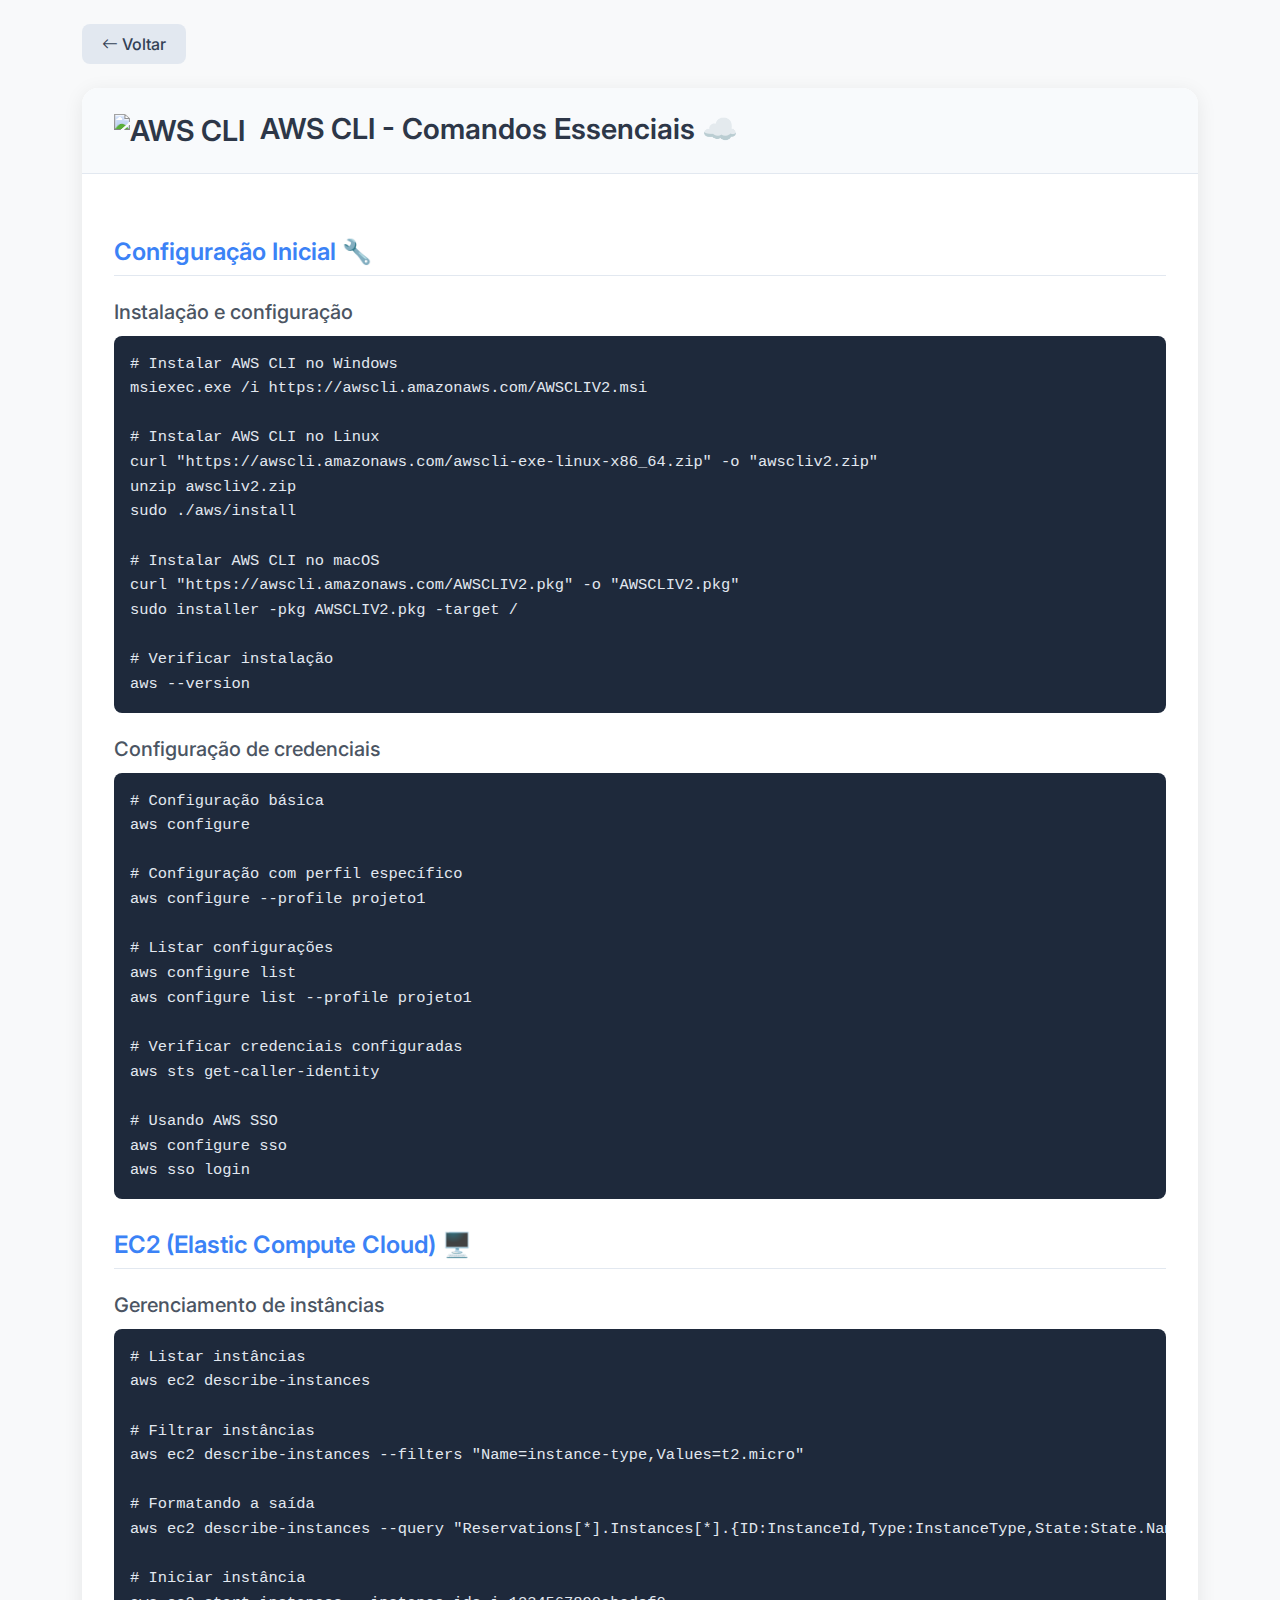
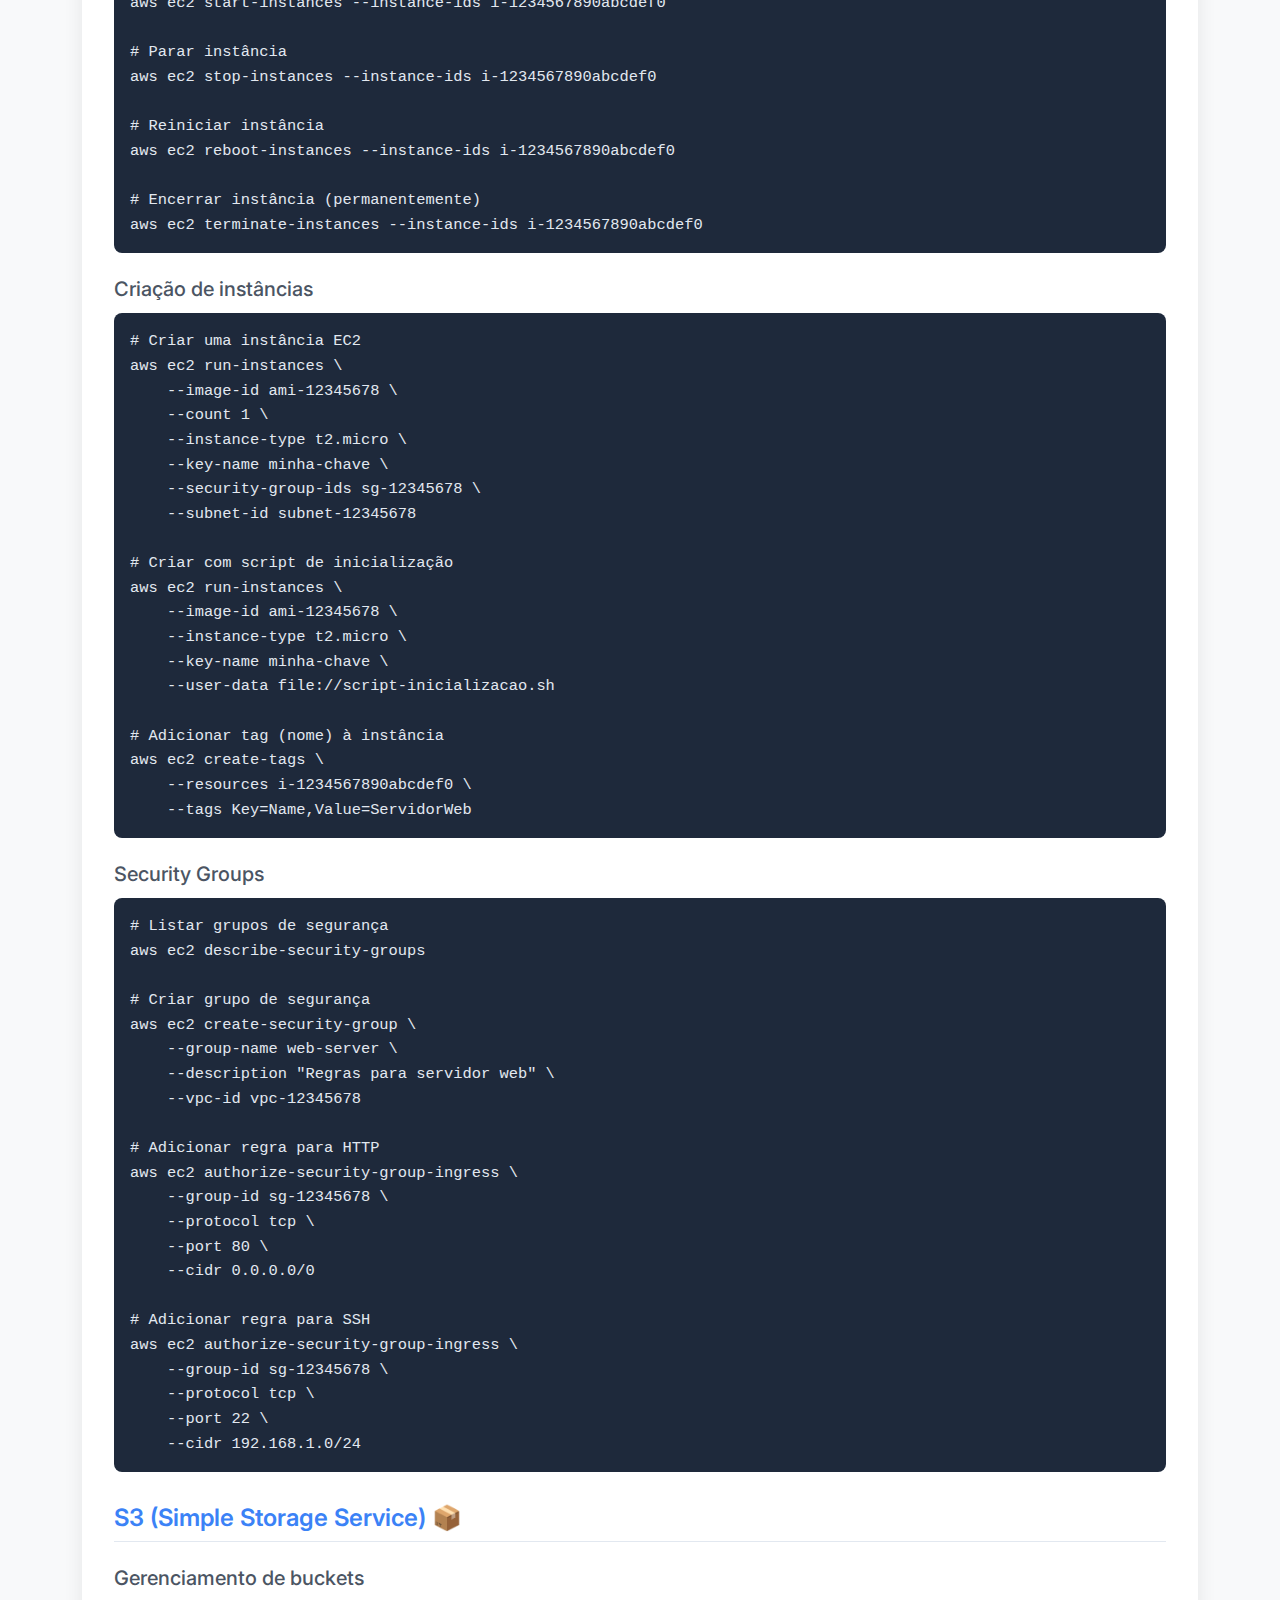
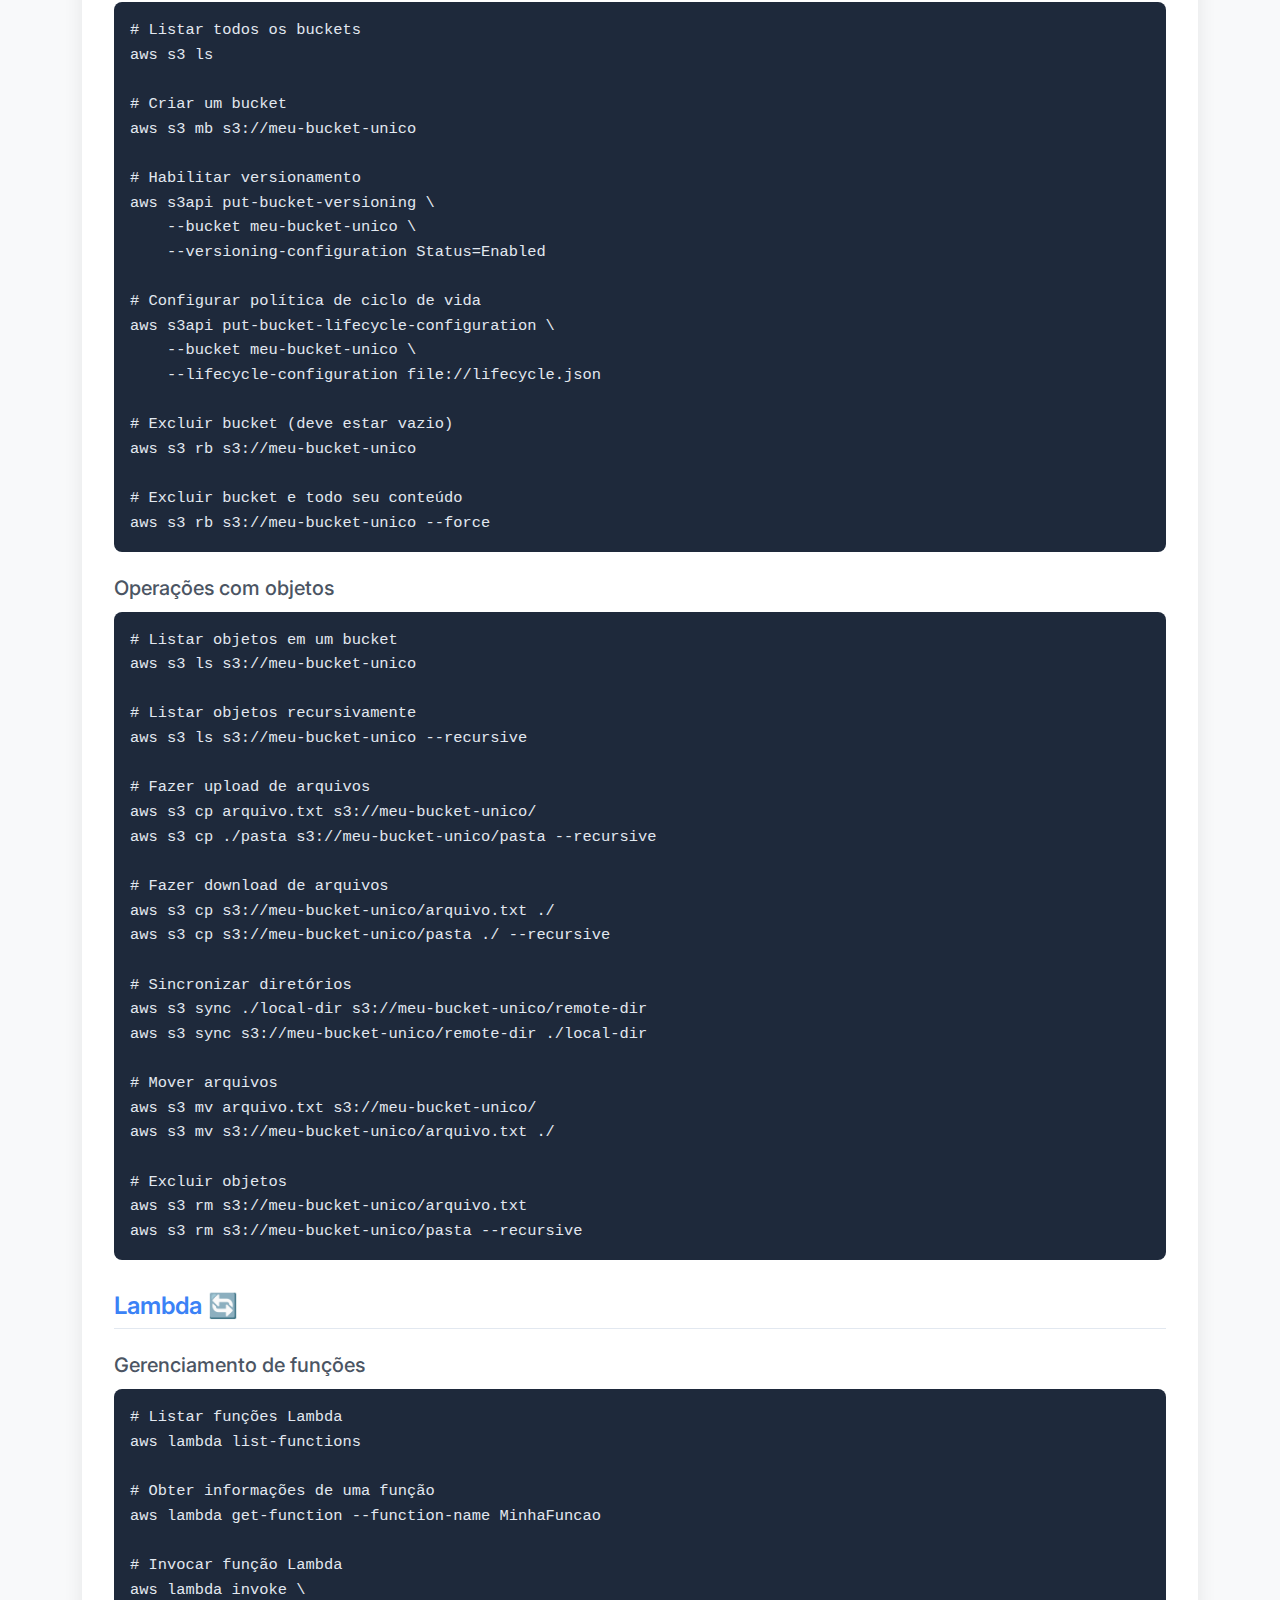
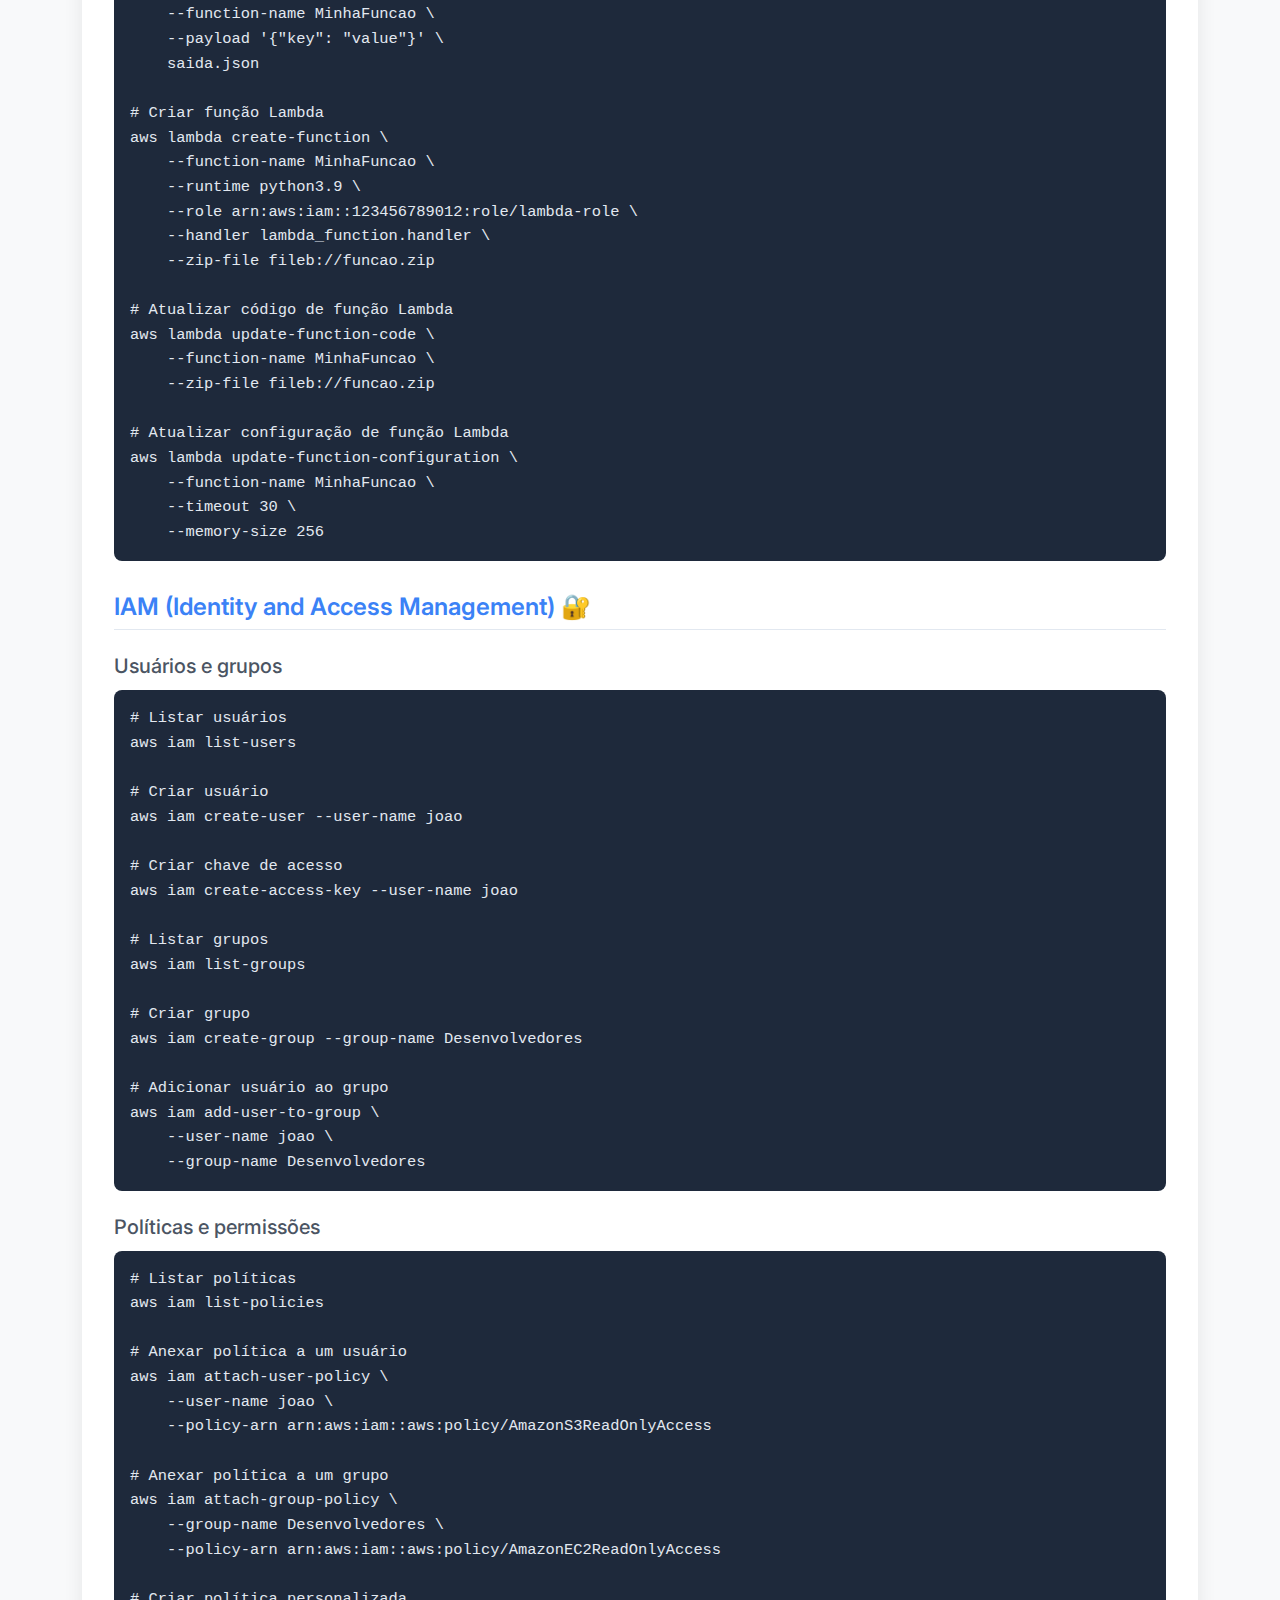
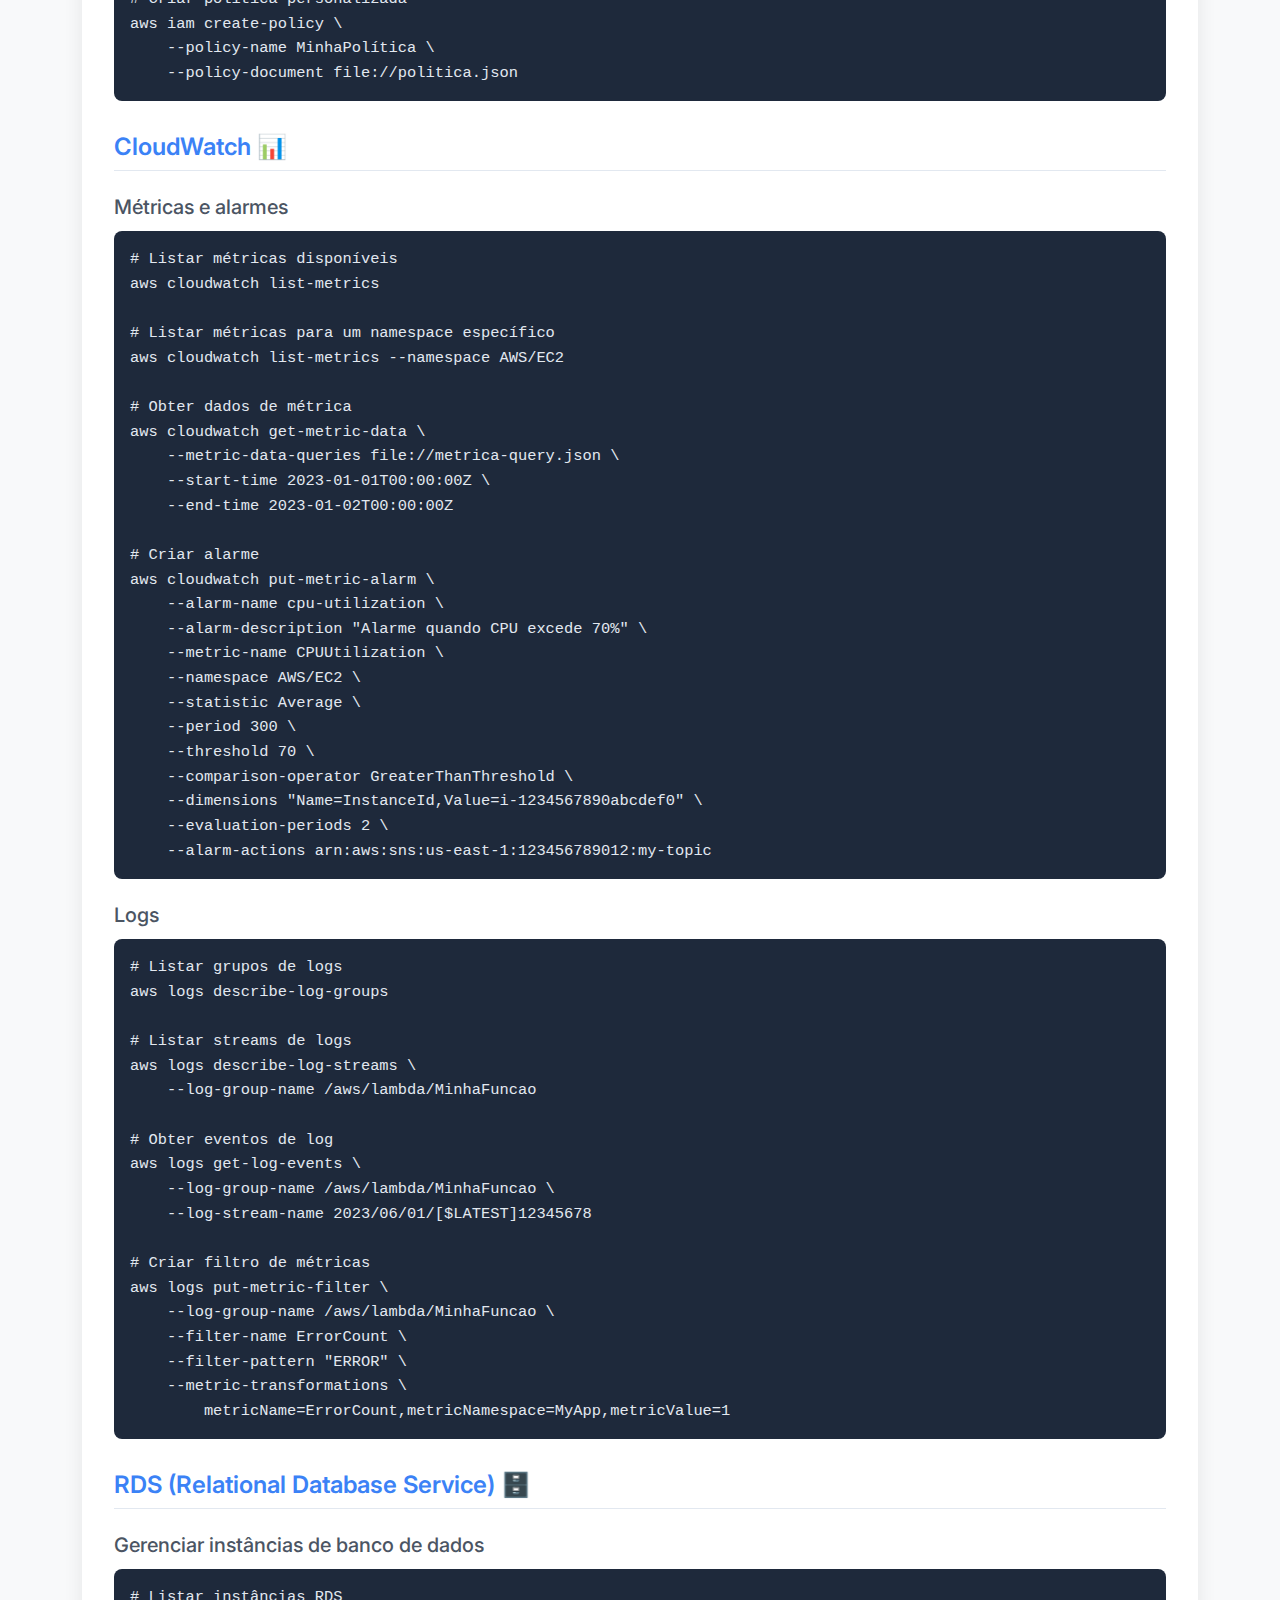
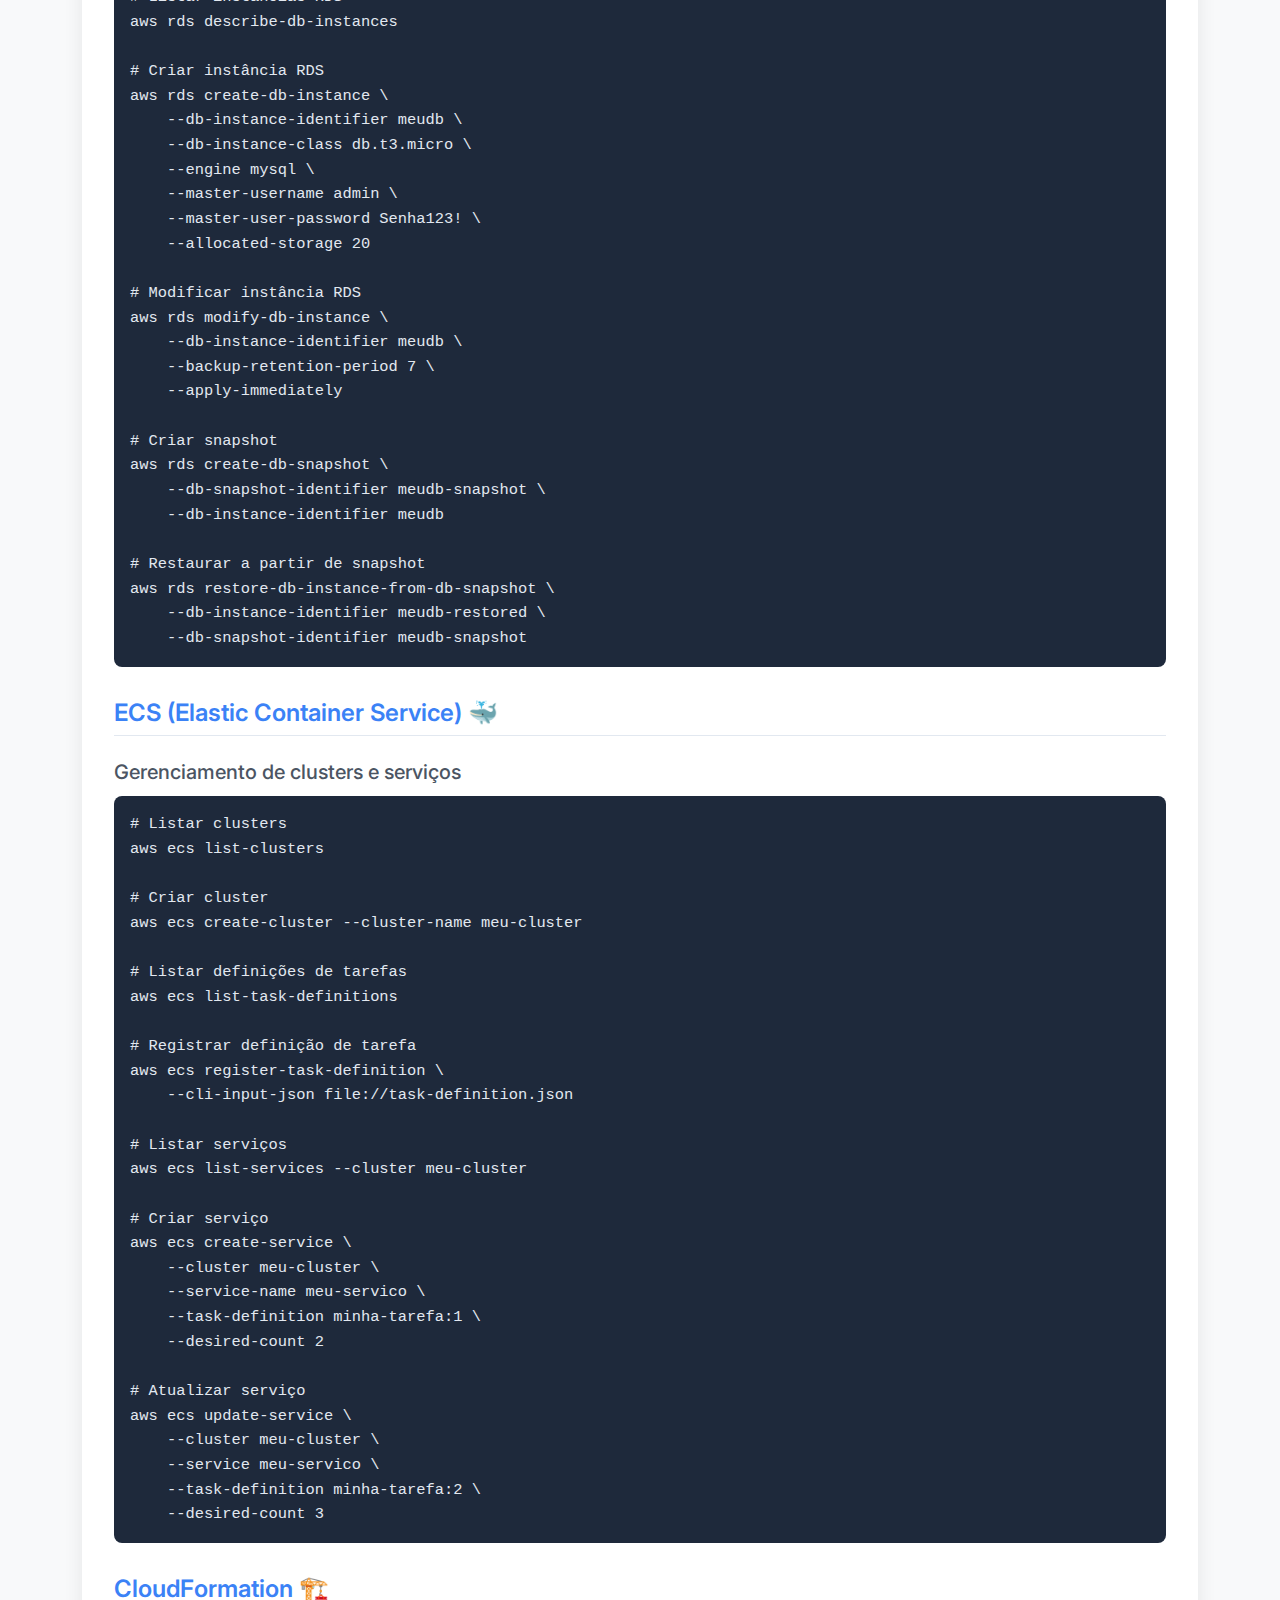
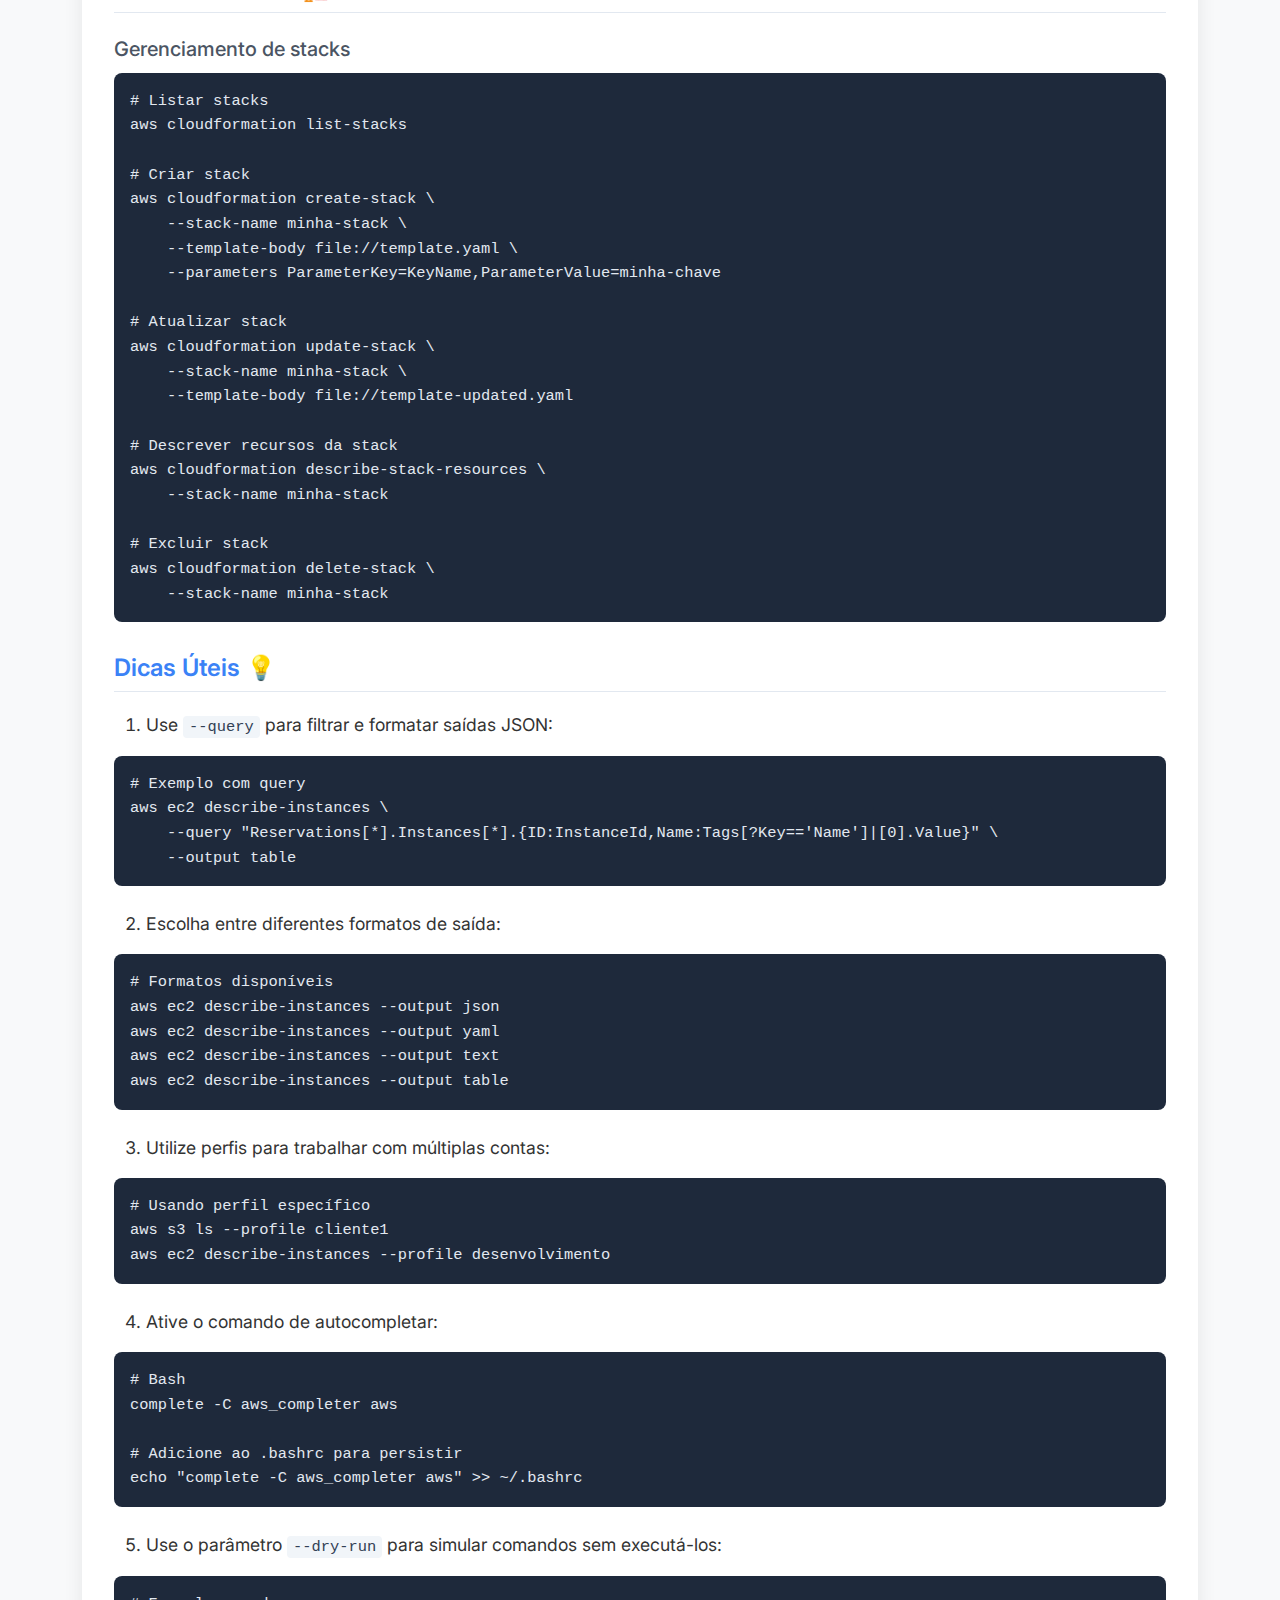
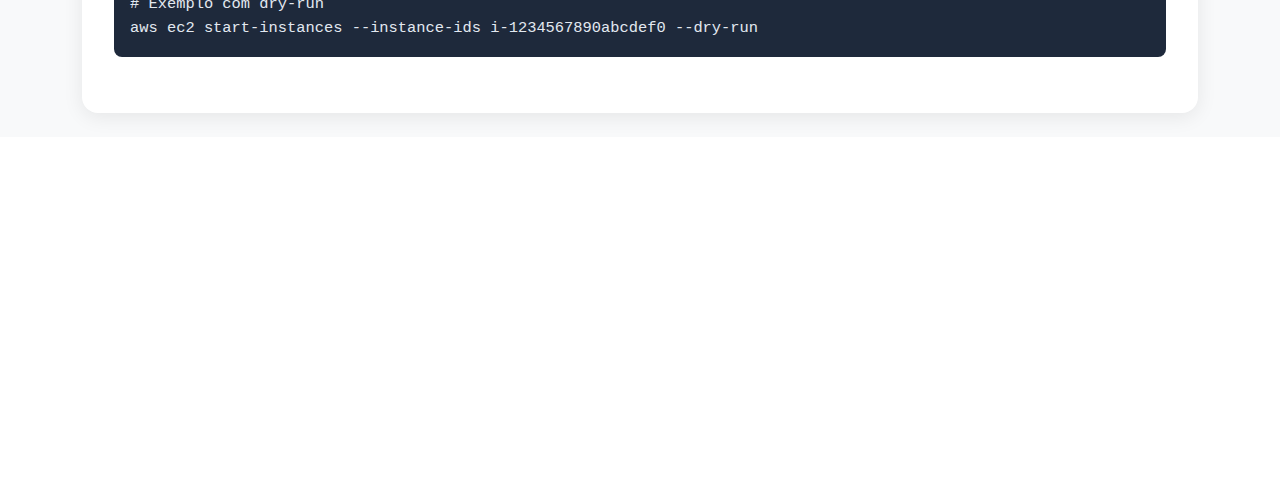
==== aws.html @ 98f763d5 "Welcome" ====
<!DOCTYPE html>
<html lang="pt-BR">
<head>
    <meta charset="UTF-8">
    <meta name="viewport" content="width=device-width, initial-scale=1.0">
    <title>AWS CLI - DevTipsBR</title>
    <link href="https://cdn.jsdelivr.net/npm/bootstrap@5.3.0/dist/css/bootstrap.min.css" rel="stylesheet">
    <link rel="stylesheet" href="https://cdn.jsdelivr.net/npm/bootstrap-icons@1.11.0/font/bootstrap-icons.css">
    <link rel="preconnect" href="https://fonts.googleapis.com">
    <link rel="preconnect" href="https://fonts.gstatic.com" crossorigin>
    <link href="https://fonts.googleapis.com/css2?family=Inter:wght@300;400;500;600;700&display=swap" rel="stylesheet">
    <link rel="stylesheet" href="styles.css">
</head>
<body>
    <div class="container-fluid bg-modern min-vh-100 py-4">
        <div class="container">
            <a href="index.html" class="btn btn-secondary mb-4">
                <i class="bi bi-arrow-left"></i> Voltar
            </a>
            
            <div class="content-card">
                <div class="content-header">
                    <h1>
                        <img src="https://upload.wikimedia.org/wikipedia/commons/9/93/Amazon_Web_Services_Logo.svg" alt="AWS CLI" style="width: 40px; height: auto;" class="me-2">
                        AWS CLI - Comandos Essenciais ☁️
                    </h1>
                </div>
                
                <div class="content-body">
                    <h2>Configuração Inicial 🔧</h2>
                    
                    <h3>Instalação e configuração</h3>
                    <pre><code># Instalar AWS CLI no Windows
msiexec.exe /i https://awscli.amazonaws.com/AWSCLIV2.msi

# Instalar AWS CLI no Linux
curl "https://awscli.amazonaws.com/awscli-exe-linux-x86_64.zip" -o "awscliv2.zip"
unzip awscliv2.zip
sudo ./aws/install

# Instalar AWS CLI no macOS
curl "https://awscli.amazonaws.com/AWSCLIV2.pkg" -o "AWSCLIV2.pkg"
sudo installer -pkg AWSCLIV2.pkg -target /

# Verificar instalação
aws --version</code></pre>
                    
                    <h3>Configuração de credenciais</h3>
                    <pre><code># Configuração básica
aws configure

# Configuração com perfil específico
aws configure --profile projeto1

# Listar configurações
aws configure list
aws configure list --profile projeto1

# Verificar credenciais configuradas
aws sts get-caller-identity

# Usando AWS SSO
aws configure sso
aws sso login</code></pre>
                    
                    <h2>EC2 (Elastic Compute Cloud) 🖥️</h2>
                    
                    <h3>Gerenciamento de instâncias</h3>
                    <pre><code># Listar instâncias
aws ec2 describe-instances

# Filtrar instâncias
aws ec2 describe-instances --filters "Name=instance-type,Values=t2.micro"

# Formatando a saída
aws ec2 describe-instances --query "Reservations[*].Instances[*].{ID:InstanceId,Type:InstanceType,State:State.Name,Name:Tags[?Key=='Name']|[0].Value}" --output table

# Iniciar instância
aws ec2 start-instances --instance-ids i-1234567890abcdef0

# Parar instância
aws ec2 stop-instances --instance-ids i-1234567890abcdef0

# Reiniciar instância
aws ec2 reboot-instances --instance-ids i-1234567890abcdef0

# Encerrar instância (permanentemente)
aws ec2 terminate-instances --instance-ids i-1234567890abcdef0</code></pre>
                    
                    <h3>Criação de instâncias</h3>
                    <pre><code># Criar uma instância EC2
aws ec2 run-instances \
    --image-id ami-12345678 \
    --count 1 \
    --instance-type t2.micro \
    --key-name minha-chave \
    --security-group-ids sg-12345678 \
    --subnet-id subnet-12345678

# Criar com script de inicialização
aws ec2 run-instances \
    --image-id ami-12345678 \
    --instance-type t2.micro \
    --key-name minha-chave \
    --user-data file://script-inicializacao.sh

# Adicionar tag (nome) à instância
aws ec2 create-tags \
    --resources i-1234567890abcdef0 \
    --tags Key=Name,Value=ServidorWeb</code></pre>
                    
                    <h3>Security Groups</h3>
                    <pre><code># Listar grupos de segurança
aws ec2 describe-security-groups

# Criar grupo de segurança
aws ec2 create-security-group \
    --group-name web-server \
    --description "Regras para servidor web" \
    --vpc-id vpc-12345678

# Adicionar regra para HTTP
aws ec2 authorize-security-group-ingress \
    --group-id sg-12345678 \
    --protocol tcp \
    --port 80 \
    --cidr 0.0.0.0/0

# Adicionar regra para SSH
aws ec2 authorize-security-group-ingress \
    --group-id sg-12345678 \
    --protocol tcp \
    --port 22 \
    --cidr 192.168.1.0/24</code></pre>
                    
                    <h2>S3 (Simple Storage Service) 📦</h2>
                    
                    <h3>Gerenciamento de buckets</h3>
                    <pre><code># Listar todos os buckets
aws s3 ls

# Criar um bucket
aws s3 mb s3://meu-bucket-unico

# Habilitar versionamento
aws s3api put-bucket-versioning \
    --bucket meu-bucket-unico \
    --versioning-configuration Status=Enabled

# Configurar política de ciclo de vida
aws s3api put-bucket-lifecycle-configuration \
    --bucket meu-bucket-unico \
    --lifecycle-configuration file://lifecycle.json

# Excluir bucket (deve estar vazio)
aws s3 rb s3://meu-bucket-unico

# Excluir bucket e todo seu conteúdo
aws s3 rb s3://meu-bucket-unico --force</code></pre>
                    
                    <h3>Operações com objetos</h3>
                    <pre><code># Listar objetos em um bucket
aws s3 ls s3://meu-bucket-unico

# Listar objetos recursivamente
aws s3 ls s3://meu-bucket-unico --recursive

# Fazer upload de arquivos
aws s3 cp arquivo.txt s3://meu-bucket-unico/
aws s3 cp ./pasta s3://meu-bucket-unico/pasta --recursive

# Fazer download de arquivos
aws s3 cp s3://meu-bucket-unico/arquivo.txt ./
aws s3 cp s3://meu-bucket-unico/pasta ./ --recursive

# Sincronizar diretórios
aws s3 sync ./local-dir s3://meu-bucket-unico/remote-dir
aws s3 sync s3://meu-bucket-unico/remote-dir ./local-dir

# Mover arquivos
aws s3 mv arquivo.txt s3://meu-bucket-unico/
aws s3 mv s3://meu-bucket-unico/arquivo.txt ./

# Excluir objetos
aws s3 rm s3://meu-bucket-unico/arquivo.txt
aws s3 rm s3://meu-bucket-unico/pasta --recursive</code></pre>
                    
                    <h2>Lambda 🔄</h2>
                    
                    <h3>Gerenciamento de funções</h3>
                    <pre><code># Listar funções Lambda
aws lambda list-functions

# Obter informações de uma função
aws lambda get-function --function-name MinhaFuncao

# Invocar função Lambda
aws lambda invoke \
    --function-name MinhaFuncao \
    --payload '{"key": "value"}' \
    saida.json

# Criar função Lambda
aws lambda create-function \
    --function-name MinhaFuncao \
    --runtime python3.9 \
    --role arn:aws:iam::123456789012:role/lambda-role \
    --handler lambda_function.handler \
    --zip-file fileb://funcao.zip

# Atualizar código de função Lambda
aws lambda update-function-code \
    --function-name MinhaFuncao \
    --zip-file fileb://funcao.zip

# Atualizar configuração de função Lambda
aws lambda update-function-configuration \
    --function-name MinhaFuncao \
    --timeout 30 \
    --memory-size 256</code></pre>
                    
                    <h2>IAM (Identity and Access Management) 🔐</h2>
                    
                    <h3>Usuários e grupos</h3>
                    <pre><code># Listar usuários
aws iam list-users

# Criar usuário
aws iam create-user --user-name joao

# Criar chave de acesso
aws iam create-access-key --user-name joao

# Listar grupos
aws iam list-groups

# Criar grupo
aws iam create-group --group-name Desenvolvedores

# Adicionar usuário ao grupo
aws iam add-user-to-group \
    --user-name joao \
    --group-name Desenvolvedores</code></pre>
                    
                    <h3>Políticas e permissões</h3>
                    <pre><code># Listar políticas
aws iam list-policies

# Anexar política a um usuário
aws iam attach-user-policy \
    --user-name joao \
    --policy-arn arn:aws:iam::aws:policy/AmazonS3ReadOnlyAccess

# Anexar política a um grupo
aws iam attach-group-policy \
    --group-name Desenvolvedores \
    --policy-arn arn:aws:iam::aws:policy/AmazonEC2ReadOnlyAccess

# Criar política personalizada
aws iam create-policy \
    --policy-name MinhaPolítica \
    --policy-document file://politica.json</code></pre>
                    
                    <h2>CloudWatch 📊</h2>
                    
                    <h3>Métricas e alarmes</h3>
                    <pre><code># Listar métricas disponíveis
aws cloudwatch list-metrics

# Listar métricas para um namespace específico
aws cloudwatch list-metrics --namespace AWS/EC2

# Obter dados de métrica
aws cloudwatch get-metric-data \
    --metric-data-queries file://metrica-query.json \
    --start-time 2023-01-01T00:00:00Z \
    --end-time 2023-01-02T00:00:00Z

# Criar alarme
aws cloudwatch put-metric-alarm \
    --alarm-name cpu-utilization \
    --alarm-description "Alarme quando CPU excede 70%" \
    --metric-name CPUUtilization \
    --namespace AWS/EC2 \
    --statistic Average \
    --period 300 \
    --threshold 70 \
    --comparison-operator GreaterThanThreshold \
    --dimensions "Name=InstanceId,Value=i-1234567890abcdef0" \
    --evaluation-periods 2 \
    --alarm-actions arn:aws:sns:us-east-1:123456789012:my-topic</code></pre>
                    
                    <h3>Logs</h3>
                    <pre><code># Listar grupos de logs
aws logs describe-log-groups

# Listar streams de logs
aws logs describe-log-streams \
    --log-group-name /aws/lambda/MinhaFuncao

# Obter eventos de log
aws logs get-log-events \
    --log-group-name /aws/lambda/MinhaFuncao \
    --log-stream-name 2023/06/01/[$LATEST]12345678

# Criar filtro de métricas
aws logs put-metric-filter \
    --log-group-name /aws/lambda/MinhaFuncao \
    --filter-name ErrorCount \
    --filter-pattern "ERROR" \
    --metric-transformations \
        metricName=ErrorCount,metricNamespace=MyApp,metricValue=1</code></pre>
                    
                    <h2>RDS (Relational Database Service) 🗄️</h2>
                    
                    <h3>Gerenciar instâncias de banco de dados</h3>
                    <pre><code># Listar instâncias RDS
aws rds describe-db-instances

# Criar instância RDS
aws rds create-db-instance \
    --db-instance-identifier meudb \
    --db-instance-class db.t3.micro \
    --engine mysql \
    --master-username admin \
    --master-user-password Senha123! \
    --allocated-storage 20

# Modificar instância RDS
aws rds modify-db-instance \
    --db-instance-identifier meudb \
    --backup-retention-period 7 \
    --apply-immediately

# Criar snapshot
aws rds create-db-snapshot \
    --db-snapshot-identifier meudb-snapshot \
    --db-instance-identifier meudb

# Restaurar a partir de snapshot
aws rds restore-db-instance-from-db-snapshot \
    --db-instance-identifier meudb-restored \
    --db-snapshot-identifier meudb-snapshot</code></pre>
                    
                    <h2>ECS (Elastic Container Service) 🐳</h2>
                    
                    <h3>Gerenciamento de clusters e serviços</h3>
                    <pre><code># Listar clusters
aws ecs list-clusters

# Criar cluster
aws ecs create-cluster --cluster-name meu-cluster

# Listar definições de tarefas
aws ecs list-task-definitions

# Registrar definição de tarefa
aws ecs register-task-definition \
    --cli-input-json file://task-definition.json

# Listar serviços
aws ecs list-services --cluster meu-cluster

# Criar serviço
aws ecs create-service \
    --cluster meu-cluster \
    --service-name meu-servico \
    --task-definition minha-tarefa:1 \
    --desired-count 2

# Atualizar serviço
aws ecs update-service \
    --cluster meu-cluster \
    --service meu-servico \
    --task-definition minha-tarefa:2 \
    --desired-count 3</code></pre>
                    
                    <h2>CloudFormation 🏗️</h2>
                    
                    <h3>Gerenciamento de stacks</h3>
                    <pre><code># Listar stacks
aws cloudformation list-stacks

# Criar stack
aws cloudformation create-stack \
    --stack-name minha-stack \
    --template-body file://template.yaml \
    --parameters ParameterKey=KeyName,ParameterValue=minha-chave

# Atualizar stack
aws cloudformation update-stack \
    --stack-name minha-stack \
    --template-body file://template-updated.yaml

# Descrever recursos da stack
aws cloudformation describe-stack-resources \
    --stack-name minha-stack

# Excluir stack
aws cloudformation delete-stack \
    --stack-name minha-stack</code></pre>
                    
                    <h2>Dicas Úteis 💡</h2>
                    
                    <ol>
                        <li>Use <code>--query</code> para filtrar e formatar saídas JSON:</li>
                    </ol>
                    
                    <pre><code># Exemplo com query
aws ec2 describe-instances \
    --query "Reservations[*].Instances[*].{ID:InstanceId,Name:Tags[?Key=='Name']|[0].Value}" \
    --output table</code></pre>
                    
                    <ol start="2">
                        <li>Escolha entre diferentes formatos de saída:</li>
                    </ol>
                    
                    <pre><code># Formatos disponíveis
aws ec2 describe-instances --output json
aws ec2 describe-instances --output yaml
aws ec2 describe-instances --output text
aws ec2 describe-instances --output table</code></pre>
                    
                    <ol start="3">
                        <li>Utilize perfis para trabalhar com múltiplas contas:</li>
                    </ol>
                    
                    <pre><code># Usando perfil específico
aws s3 ls --profile cliente1
aws ec2 describe-instances --profile desenvolvimento</code></pre>
                    
                    <ol start="4">
                        <li>Ative o comando de autocompletar:</li>
                    </ol>
                    
                    <pre><code># Bash
complete -C aws_completer aws

# Adicione ao .bashrc para persistir
echo "complete -C aws_completer aws" >> ~/.bashrc</code></pre>
                    
                    <ol start="5">
                        <li>Use o parâmetro <code>--dry-run</code> para simular comandos sem executá-los:</li>
                    </ol>
                    
                    <pre><code># Exemplo com dry-run
aws ec2 start-instances --instance-ids i-1234567890abcdef0 --dry-run</code></pre>
                </div>
            </div>
        </div>
    </div>

    <script src="https://cdn.jsdelivr.net/npm/bootstrap@5.3.0/dist/js/bootstrap.bundle.min.js"></script>
</body>
</html>
---- styles.css ----
/* Fontes */
body {
    font-family: 'Inter', sans-serif;
    color: #333;
}

/* Fundo moderno */
.bg-modern {
    background-color: #f8f9fa;
}

/* Container principal */
.main-card {
    background-color: white;
    border-radius: 16px;
    box-shadow: 0 4px 20px rgba(0, 0, 0, 0.08);
    max-width: 1200px;
    margin: 0 auto;
}

/* Cards de tecnologia */
.tech-card {
    background: white;
    border-radius: 12px;
    box-shadow: 0 4px 12px rgba(0, 0, 0, 0.05);
    transition: all 0.3s ease;
    cursor: pointer;
    padding: 1rem;
    height: 100%;
    color: #333;
    border: 1px solid #f0f0f0;
}

.tech-card:hover {
    transform: translateY(-5px);
    box-shadow: 0 8px 24px rgba(0, 0, 0, 0.1);
    border-color: #e0e0e0;
}

/* Ícones */
.tech-icon {
    width: 40px;
    height: 40px;
    margin-bottom: 0.5rem;
    object-fit: contain;
}

/* Definições específicas para os ícones quando usados como divs */
.docker-icon {
    width: 56px;
    height: 56px;
    background: url('https://www.docker.com/wp-content/uploads/2022/03/Moby-logo.png') no-repeat center center;
    background-size: contain;
    margin: 0 auto;
}

.dotnet-icon {
    width: 50px;
    height: 50px;
    background: url('https://upload.wikimedia.org/wikipedia/commons/7/7d/Microsoft_.NET_logo.svg') no-repeat center center;
    background-size: contain;
    margin: 0 auto;
}

.linux-icon {
    width: 46px;
    height: 46px;
    background: url('https://upload.wikimedia.org/wikipedia/commons/3/35/Tux.svg') no-repeat center center;
    background-size: contain;
    margin: 0 auto;
}

.windows-icon {
    width: 46px;
    height: 46px;
    background: url('https://upload.wikimedia.org/wikipedia/commons/5/5f/Windows_logo_-_2012.svg') no-repeat center center;
    background-size: contain;
    margin: 0 auto;
}

.git-icon {
    width: 46px;
    height: 46px;
    background: url('https://git-scm.com/images/logos/downloads/Git-Icon-1788C.png') no-repeat center center;
    background-size: contain;
    margin: 0 auto;
}

.python-icon {
    width: 46px;
    height: 46px;
    background: url('https://upload.wikimedia.org/wikipedia/commons/c/c3/Python-logo-notext.svg') no-repeat center center;
    background-size: contain;
    margin: 0 auto;
}

.powershell-icon {
    width: 46px;
    height: 46px;
    background: url('https://raw.githubusercontent.com/PowerShell/PowerShell/master/assets/ps_black_64.svg') no-repeat center center;
    background-size: contain;
    margin: 0 auto;
}

.nodejs-icon {
    width: 50px;
    height: 50px;
    background: url('https://cdn.iconscout.com/icon/free/png-256/free-nodejs-2-226035.png') no-repeat center center;
    background-size: contain;
    margin: 0 auto;
}

.sql-icon {
    width: 46px;
    height: 46px;
    background: url('https://www.svgrepo.com/show/331760/sql-database-generic.svg') no-repeat center center;
    background-size: contain;
    margin: 0 auto;
}

.aws-icon {
    width: 52px;
    height: 52px;
    background: url('https://upload.wikimedia.org/wikipedia/commons/9/93/Amazon_Web_Services_Logo.svg') no-repeat center center;
    background-size: contain;
    margin: 0 auto;
}

.docker-compose-icon {
    width: 48px;
    height: 48px;
    background: url('https://raw.githubusercontent.com/docker/compose/master/logo.png') no-repeat center center;
    background-size: contain;
    margin: 0 auto;
}

.kubernetes-icon {
    width: 48px;
    height: 48px;
    background: url('https://upload.wikimedia.org/wikipedia/commons/3/39/Kubernetes_logo_without_workmark.svg') no-repeat center center;
    background-size: contain;
    margin: 0 auto;
}

/* Texto BR */
.br-text {
    font-size: 0.5em;
    font-weight: 700;
    color: #009c3b; /* Verde da bandeira brasileira */
    position: relative;
    top: -10px;
}

/* Títulos */
h1 {
    font-weight: 700;
    color: #2d3748;
}

h3 {
    font-weight: 600;
    color: #2d3748;
    font-size: 1.2rem;
}

/* Conteúdo das páginas individuais */
.content-card {
    background-color: white;
    border-radius: 16px;
    overflow: hidden;
    box-shadow: 0 4px 20px rgba(0, 0, 0, 0.08);
}

.content-header {
    background-color: #f8fafc;
    color: #2d3748;
    padding: 1.5rem 2rem;
    border-bottom: 1px solid #e2e8f0;
}

.content-header h1 {
    margin: 0;
    font-size: 1.8rem;
    font-weight: 600;
}

.content-body {
    padding: 2rem;
    font-size: 1.1rem;
    line-height: 1.6;
}

.content-body h2 {
    margin-top: 2rem;
    margin-bottom: 1.2rem;
    font-size: 1.5rem;
    color: #3b82f6;
    font-weight: 600;
    border-bottom: 1px solid #e2e8f0;
    padding-bottom: 0.5rem;
}

.content-body h3 {
    margin-top: 1.5rem;
    margin-bottom: 0.75rem;
    font-size: 1.25rem;
    color: #4b5563;
    font-weight: 500;
}

/* Estilo para código */
pre {
    background: #1e293b;
    color: #e2e8f0;
    padding: 1rem;
    border-radius: 8px;
    overflow-x: auto;
    margin-bottom: 1.5rem;
}

code {
    font-family: 'Consolas', 'Monaco', monospace;
    background: #f1f5f9;
    padding: 2px 6px;
    border-radius: 4px;
    color: #334155;
}

pre code {
    background: transparent;
    color: inherit;
    padding: 0;
}

/* Botão voltar */
.btn-secondary {
    background-color: #e2e8f0;
    color: #334155;
    border: none;
    border-radius: 8px;
    padding: 0.5rem 1.25rem;
    font-weight: 500;
    transition: all 0.2s ease;
}

.btn-secondary:hover {
    background-color: #cbd5e1;
    color: #1e293b;
}

/* Responsividade */
@media (max-width: 768px) {
    .container {
        padding: 1rem;
    }
    
    .tech-card {
        margin-bottom: 1rem;
    }
    
    .content-body {
        padding: 1.25rem;
    }
}

/* Cards título */
.tech-card h3 {
    font-size: 1rem;
    margin-bottom: 0.3rem;
}

.tech-card p.small {
    font-size: 0.8rem;
    margin-bottom: 0;
    line-height: 1.3;
}

/* Bandeira BR */
.br-flag {
    position: relative;
    font-size: 0.45em;
    top: -8px;
    margin-left: 1px;
    background: linear-gradient(135deg, #009c3b 0%, #009c3b 50%, #ffdf00 50%, #ffdf00 100%);
    color: #002776;
    padding: 1px 3px;
    border-radius: 3px;
    font-weight: 700;
    box-shadow: 0 1px 2px rgba(0, 0, 0, 0.2);
    display: inline-block;
}

/* Título do site */
.site-title {
    background-color: rgba(66, 153, 225, 0.85); /* Azul mais vivo e com transparência */
    display: inline-block;
    padding: 4px 12px;
    border-radius: 6px;
    color: white;
    box-shadow: 0 3px 10px rgba(0, 0, 0, 0.2);
    backdrop-filter: blur(2px);
}

/* Letras BR */
.br-letters {
    position: relative;
    font-size: 0.6em;
    top: -8px;
    margin-left: 1px;
    font-weight: 700;
}

.b-letter {
    color: #009c3b; /* Verde */
}

.r-letter {
    color: #ffdf00; /* Amarelo */
}
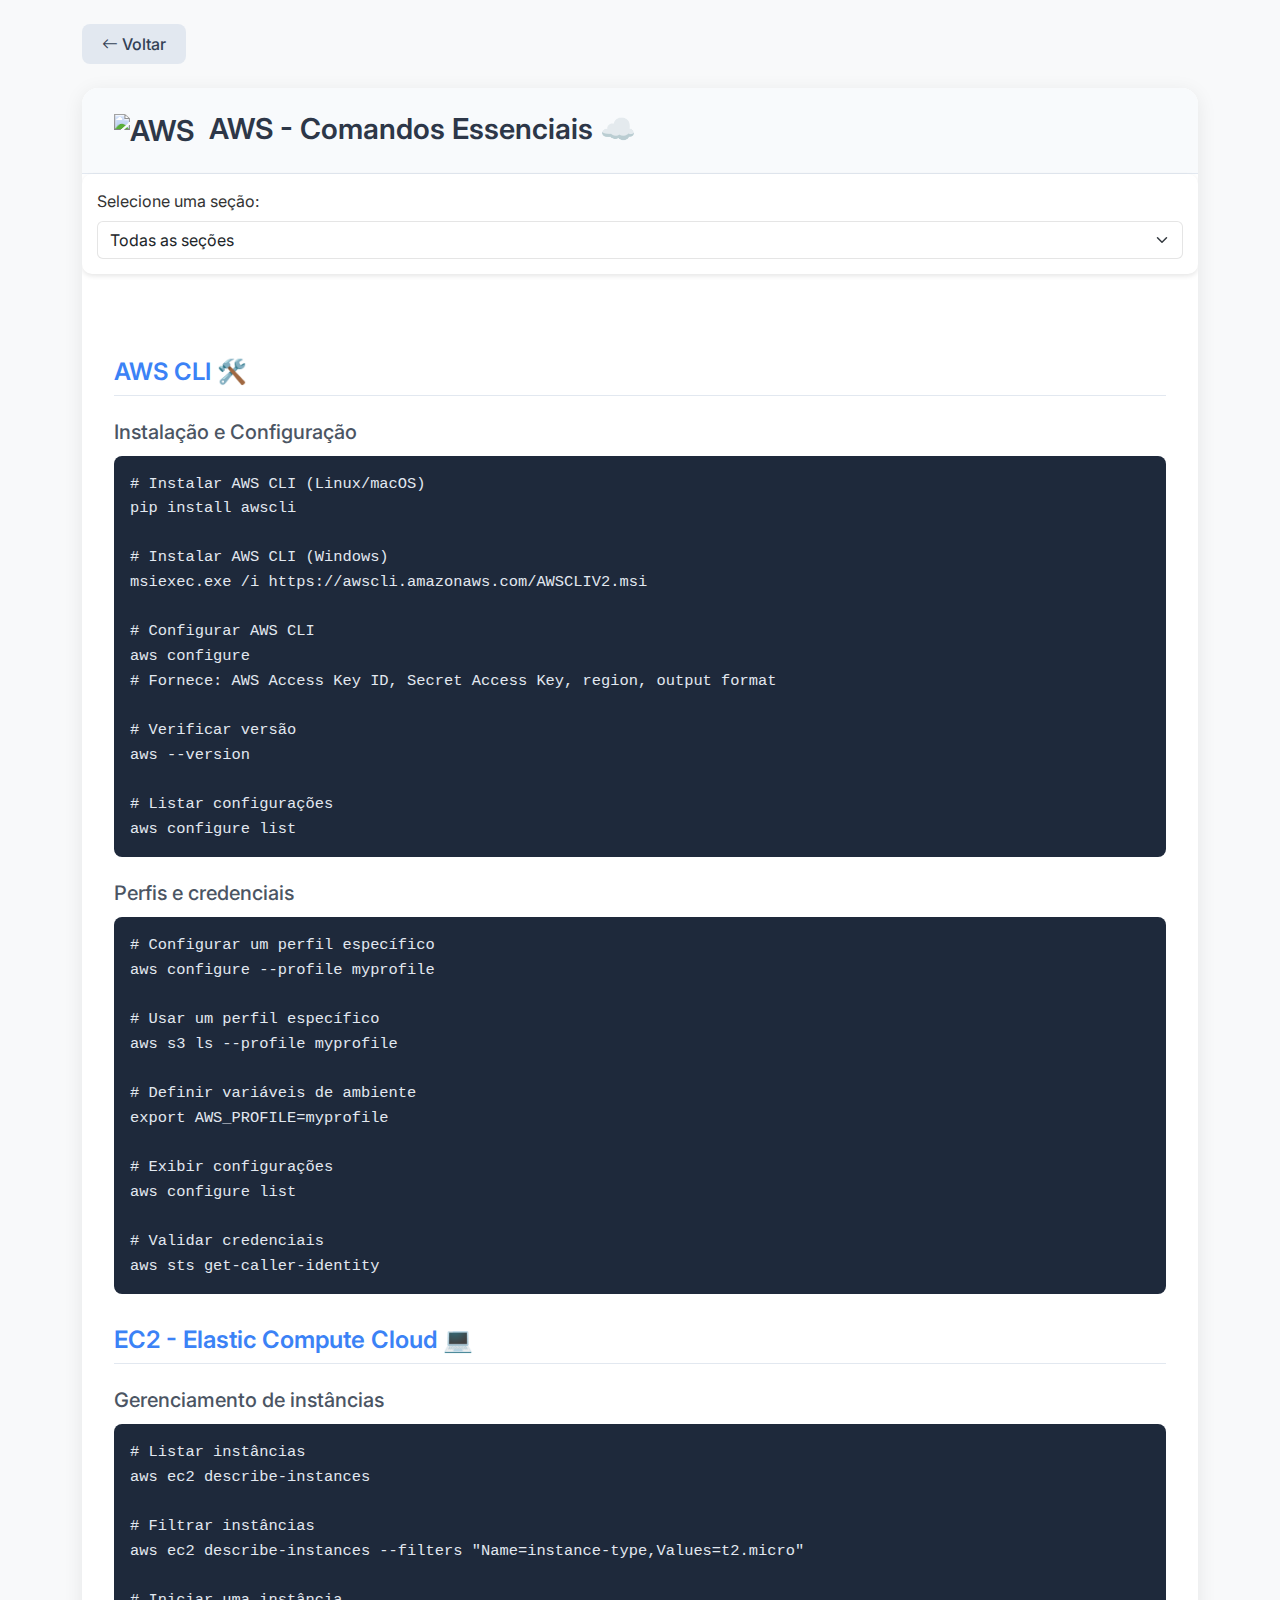
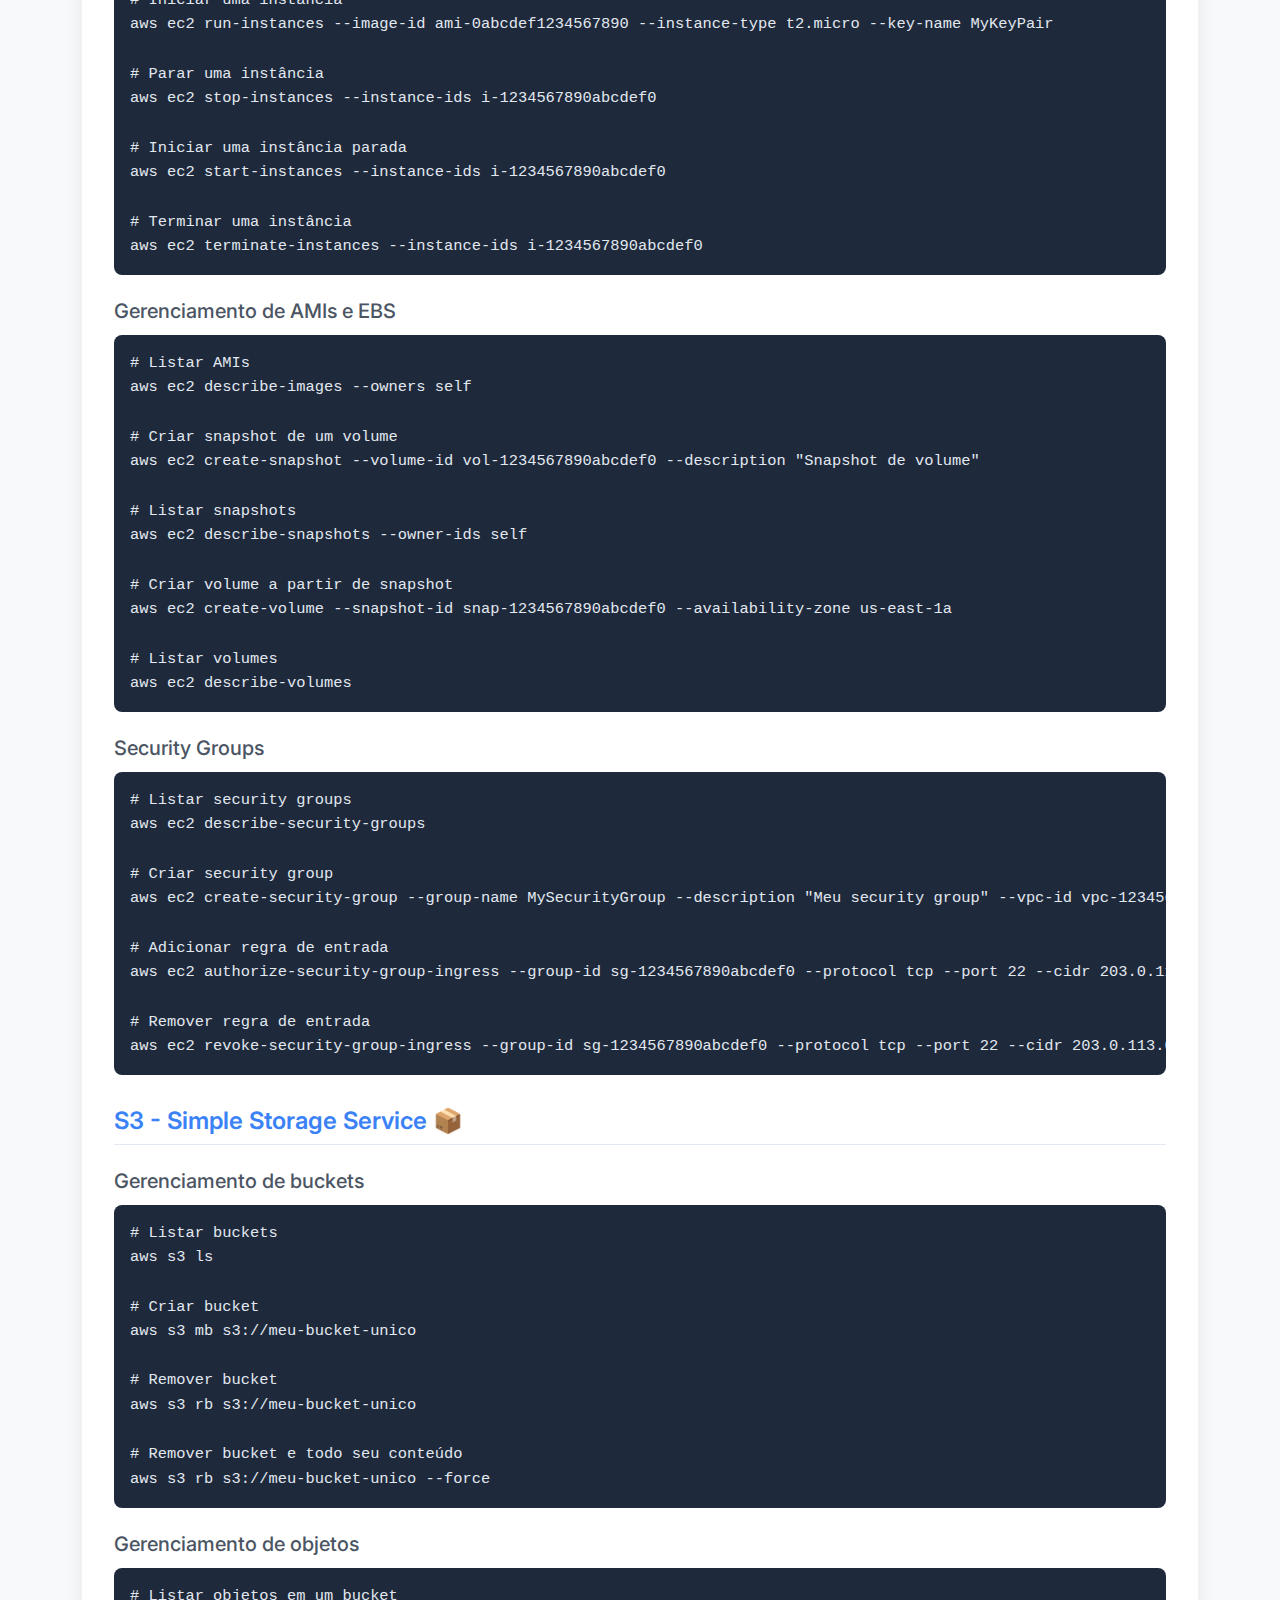
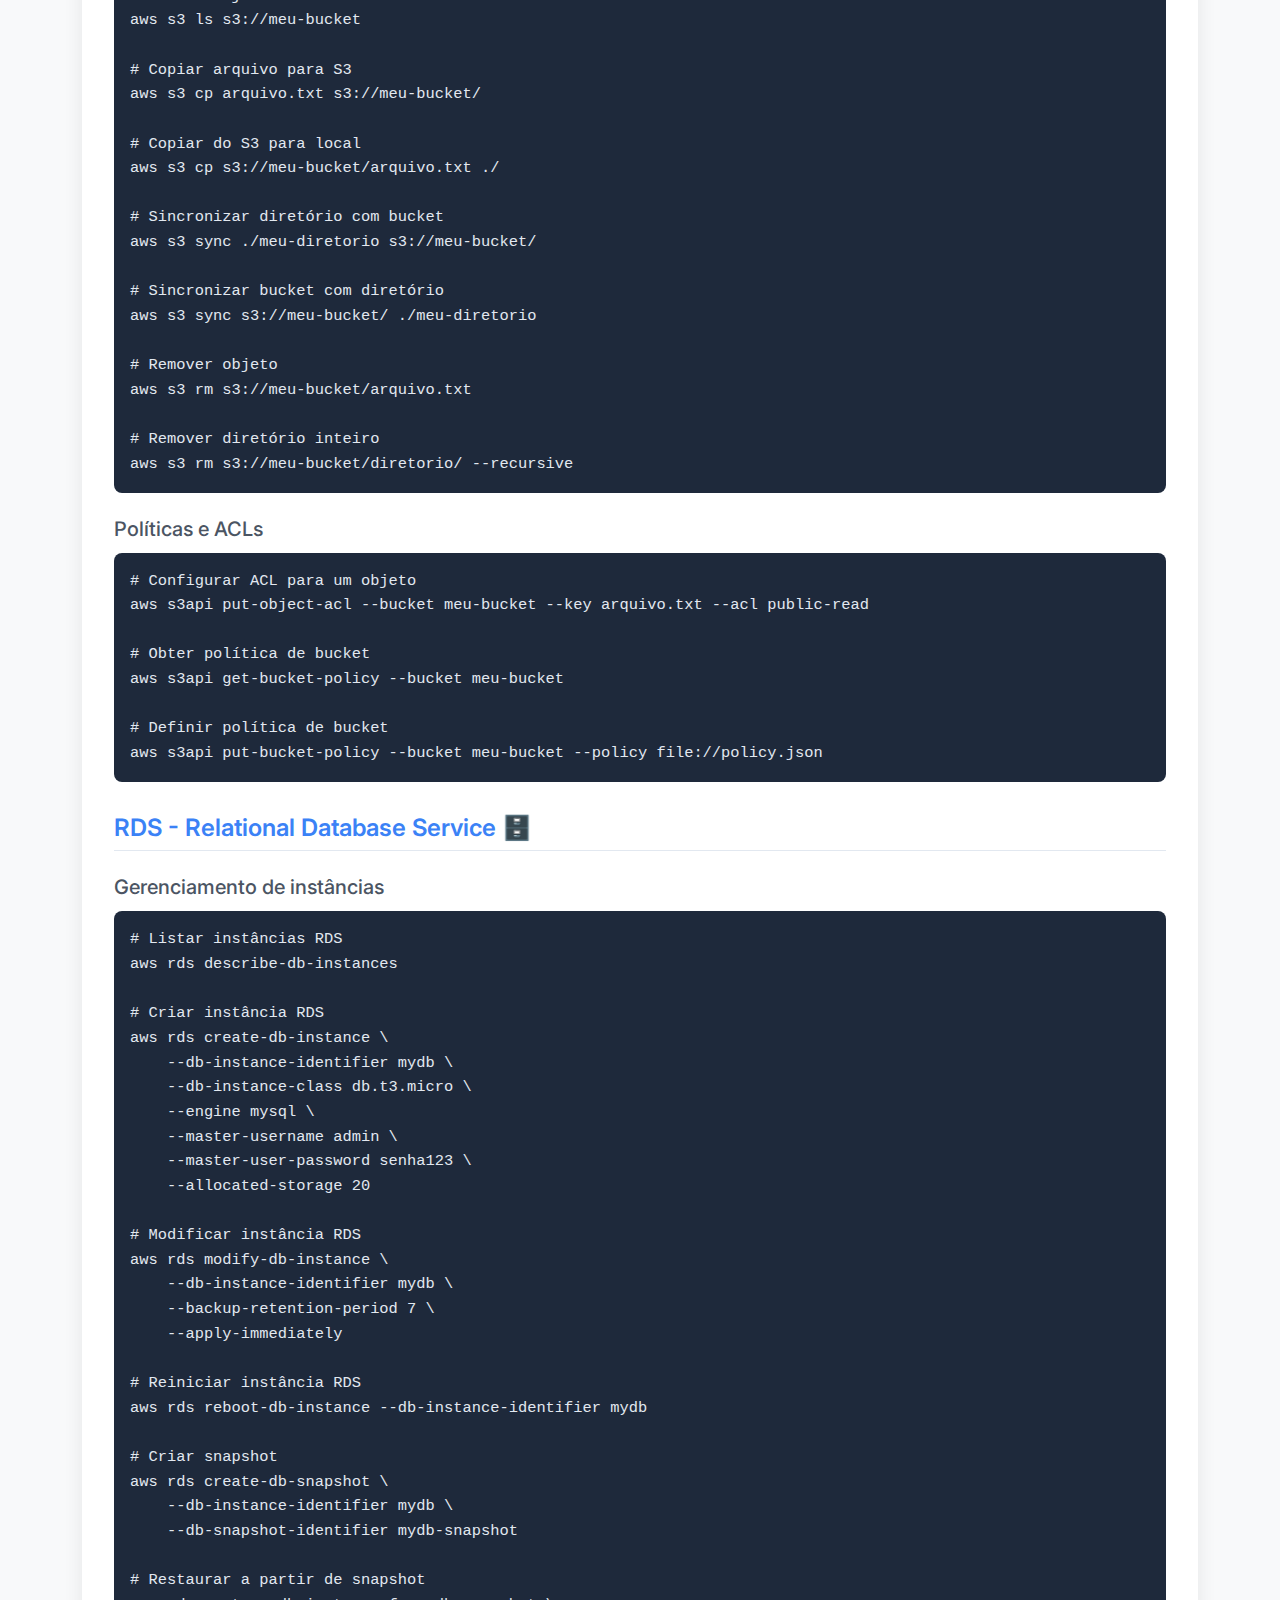
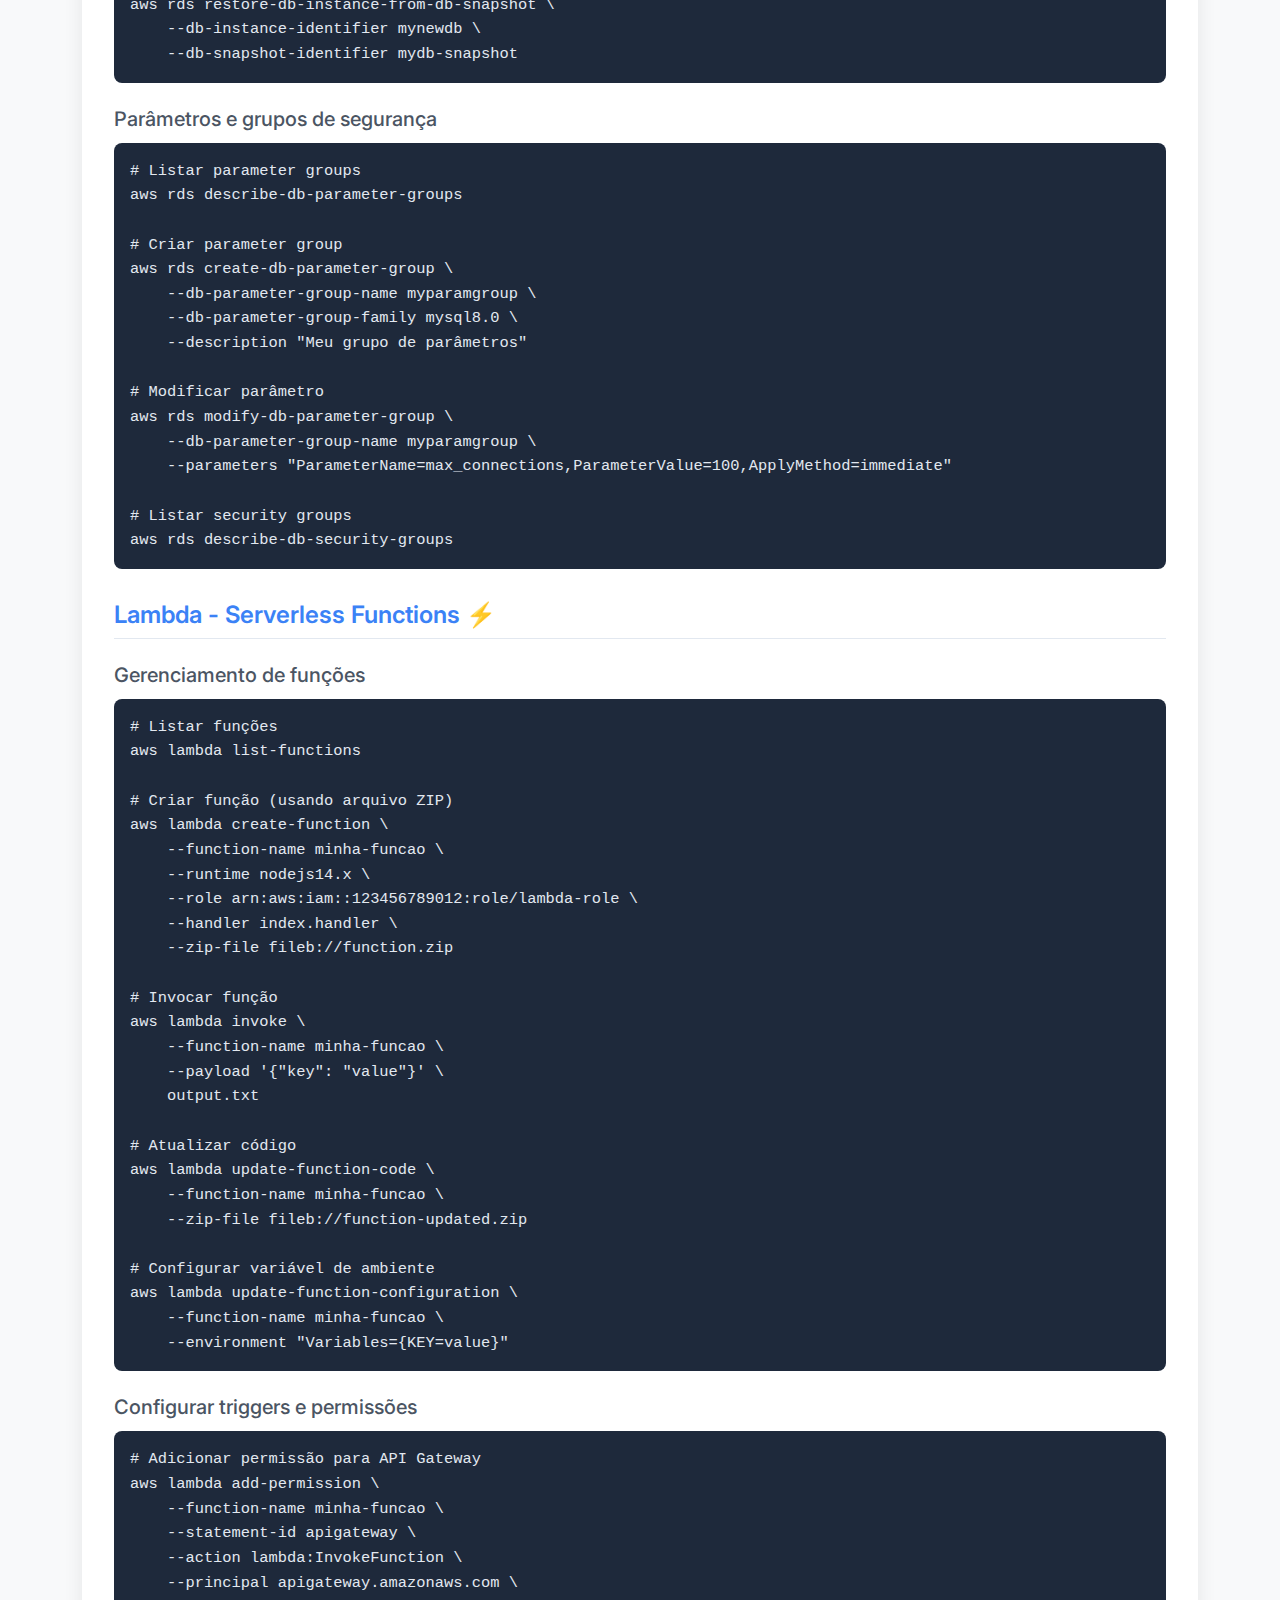
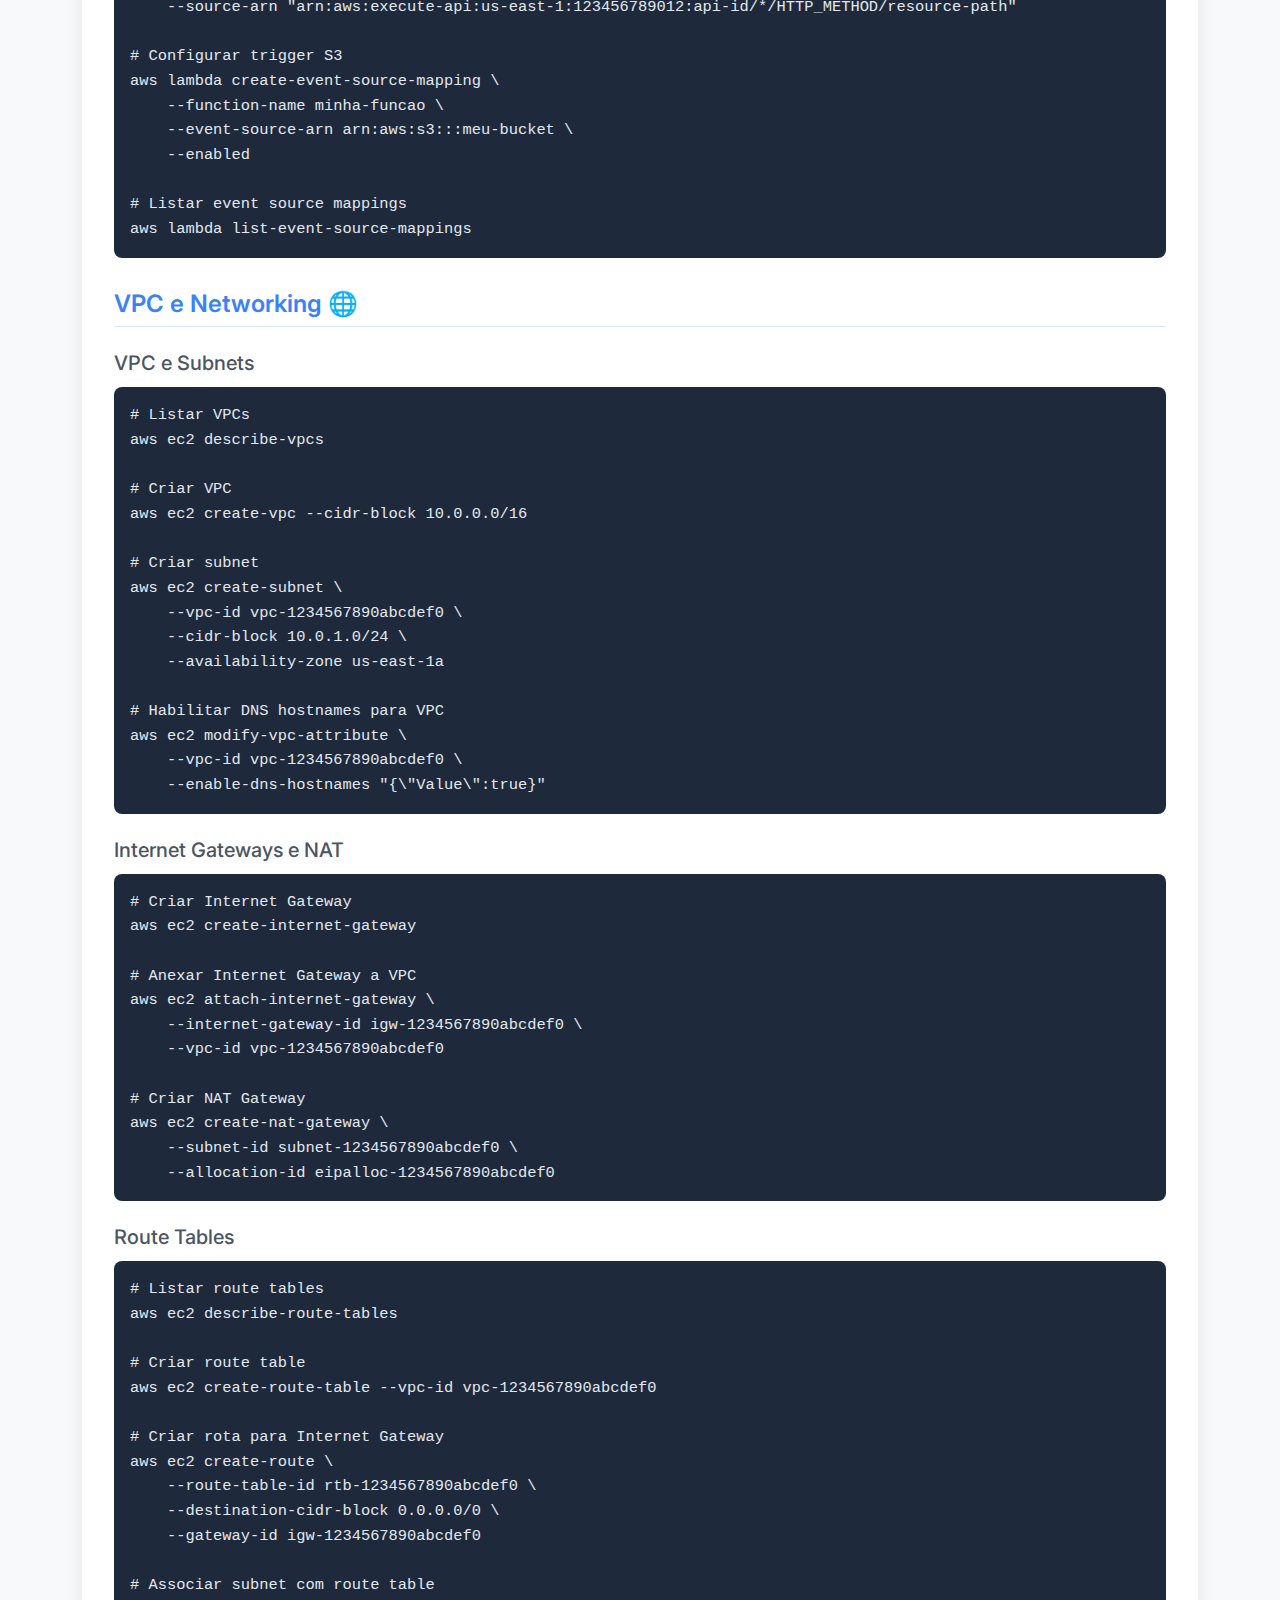
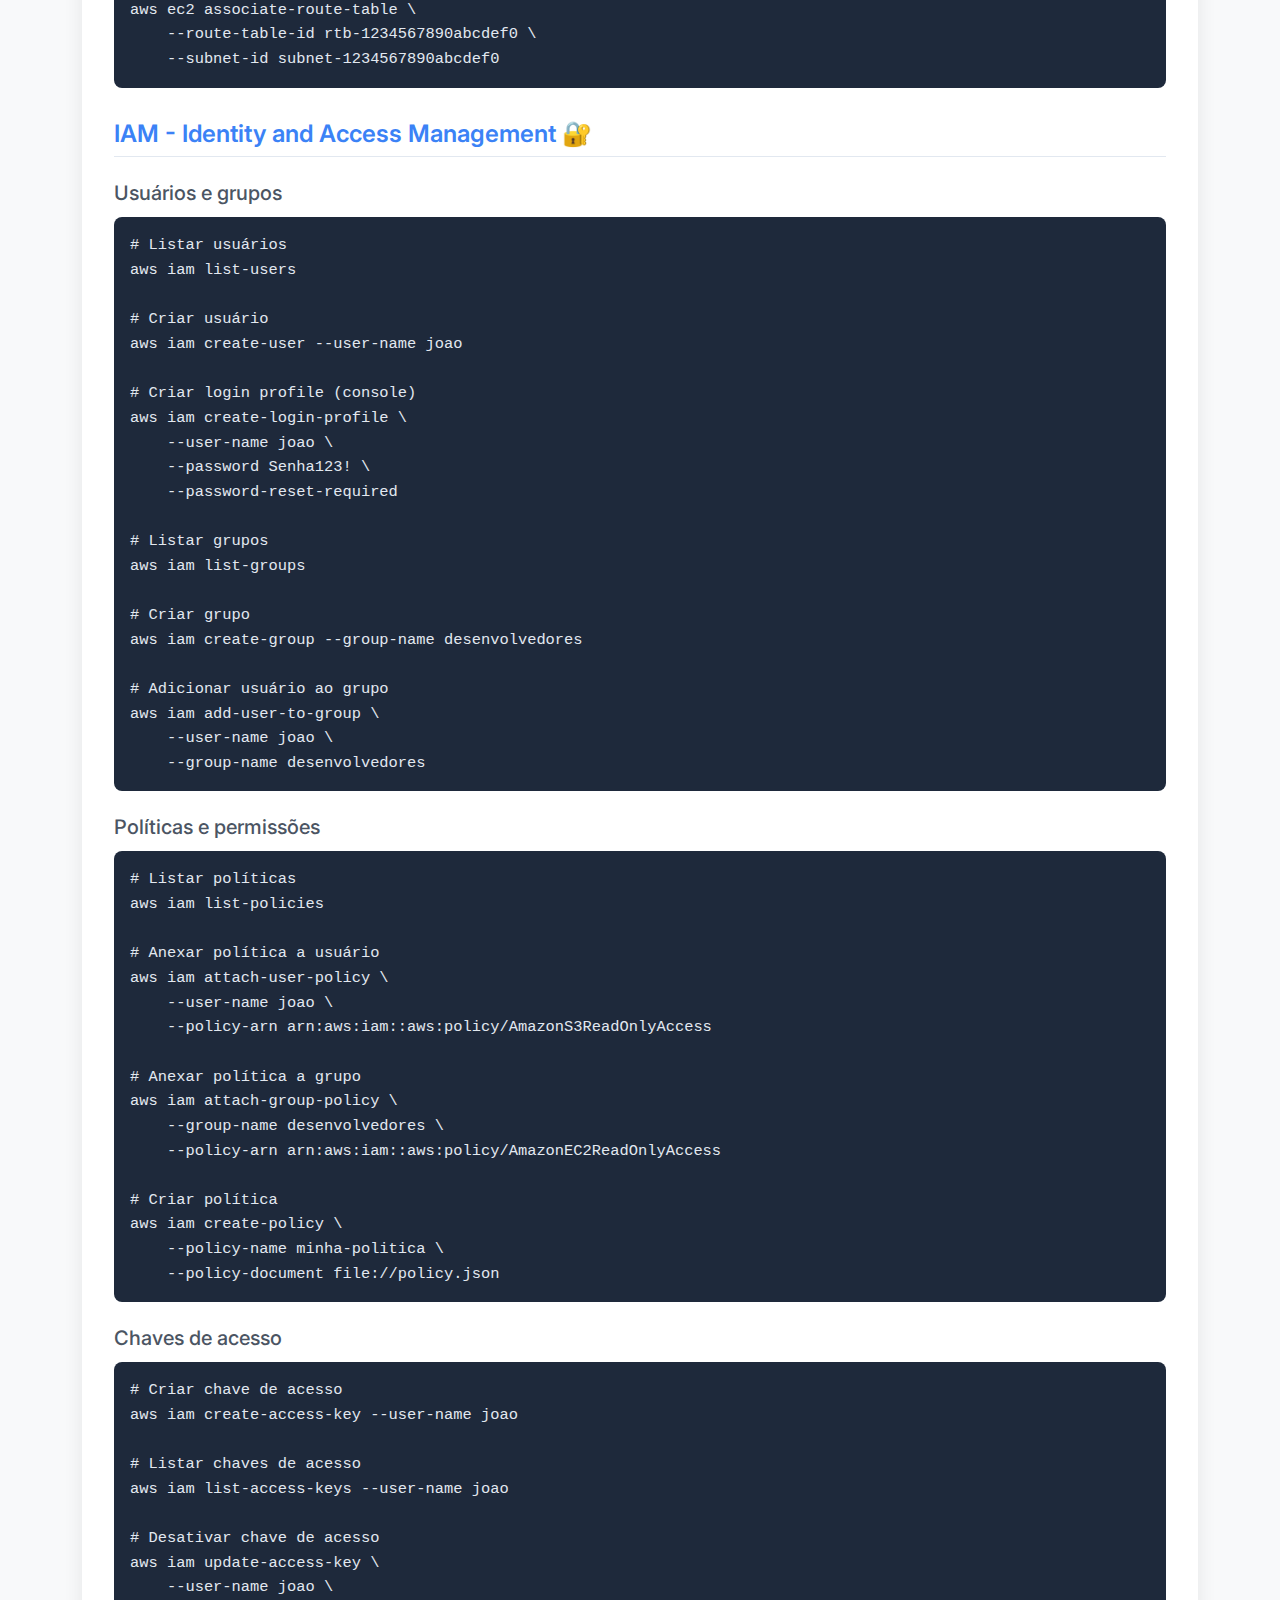
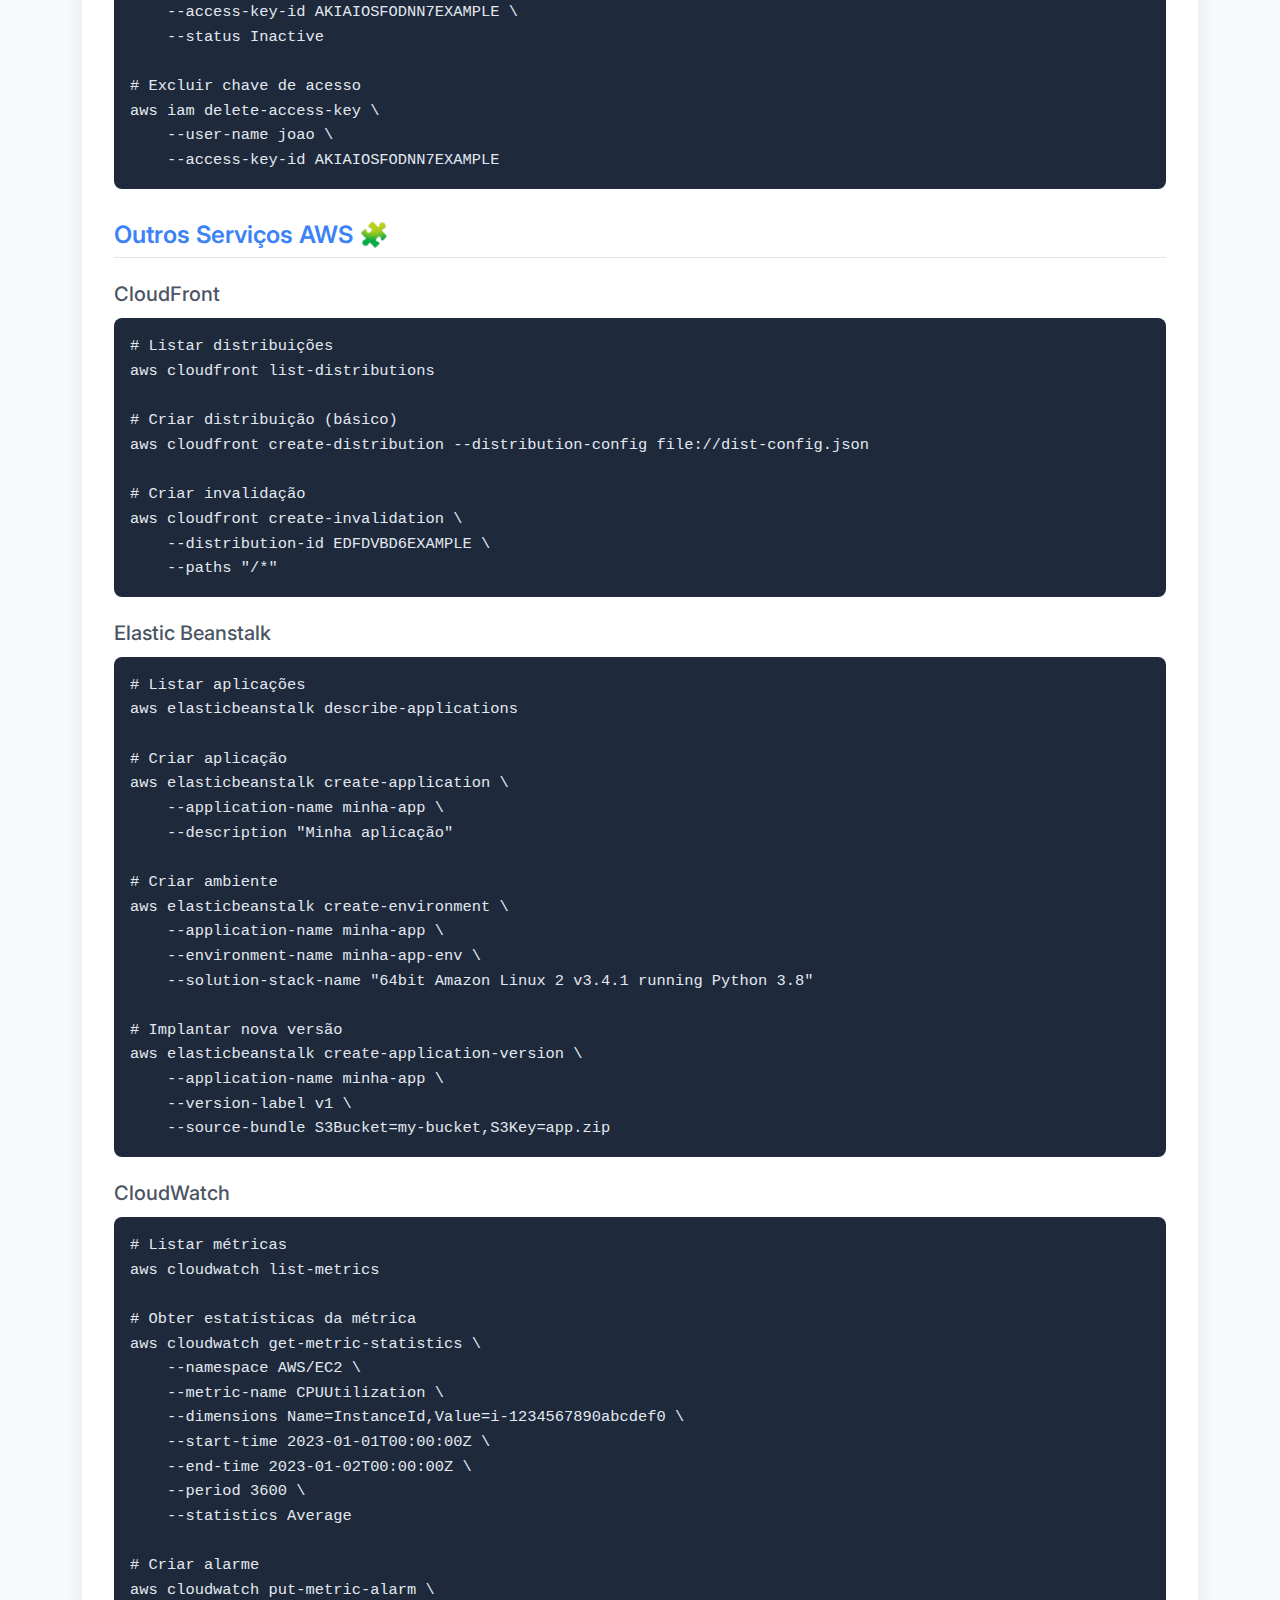
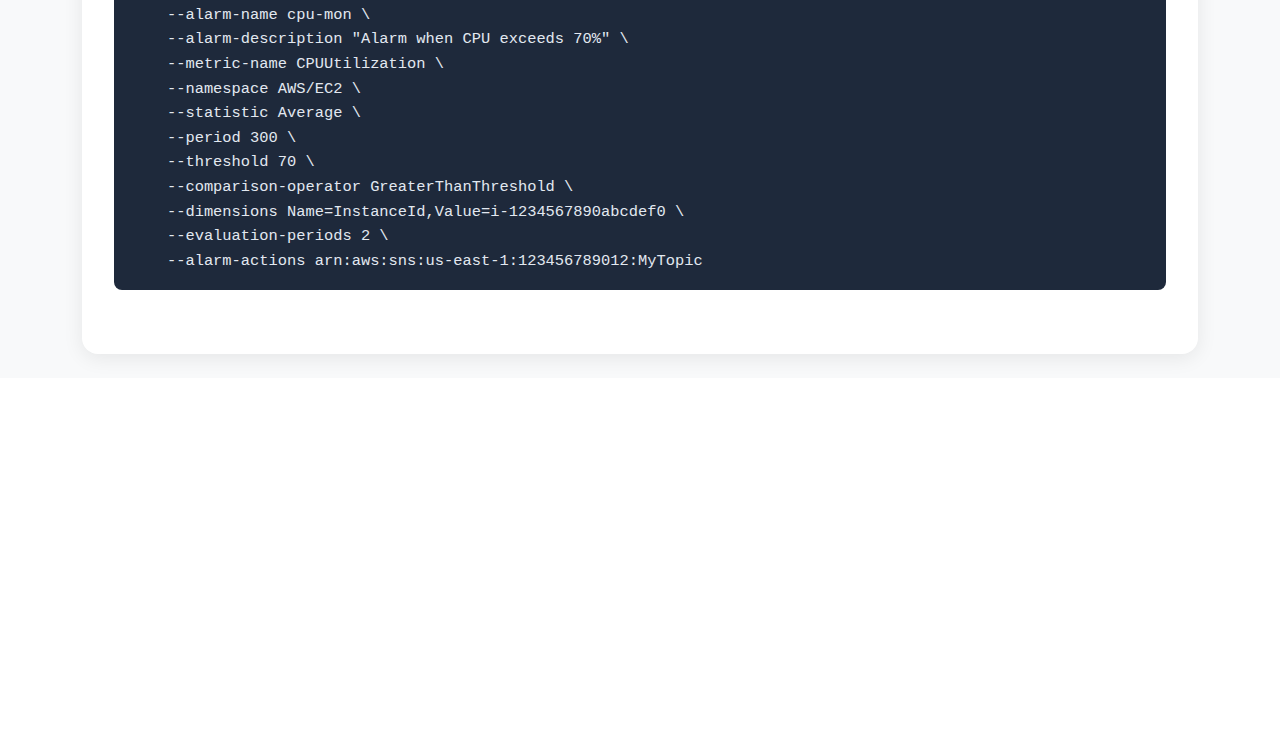
==== commit dc86ff9d: "Ajustes no Layout das Dicas" ====
--- a/aws.html
+++ b/aws.html
@@ -3,13 +3,14 @@
 <head>
     <meta charset="UTF-8">
     <meta name="viewport" content="width=device-width, initial-scale=1.0">
-    <title>AWS CLI - DevTipsBR</title>
+    <title>AWS - DevTipsBR</title>
     <link href="https://cdn.jsdelivr.net/npm/bootstrap@5.3.0/dist/css/bootstrap.min.css" rel="stylesheet">
     <link rel="stylesheet" href="https://cdn.jsdelivr.net/npm/bootstrap-icons@1.11.0/font/bootstrap-icons.css">
     <link rel="preconnect" href="https://fonts.googleapis.com">
     <link rel="preconnect" href="https://fonts.gstatic.com" crossorigin>
     <link href="https://fonts.googleapis.com/css2?family=Inter:wght@300;400;500;600;700&display=swap" rel="stylesheet">
     <link rel="stylesheet" href="styles.css">
+    <link rel="stylesheet" href="section-filter.css">
 </head>
 <body>
     <div class="container-fluid bg-modern min-vh-100 py-4">
@@ -21,435 +22,470 @@
             <div class="content-card">
                 <div class="content-header">
                     <h1>
-                        <img src="https://upload.wikimedia.org/wikipedia/commons/9/93/Amazon_Web_Services_Logo.svg" alt="AWS CLI" style="width: 40px; height: auto;" class="me-2">
-                        AWS CLI - Comandos Essenciais ☁️
+                        <img src="https://upload.wikimedia.org/wikipedia/commons/9/93/Amazon_Web_Services_Logo.svg" alt="AWS" style="width: 40px; height: auto;" class="me-2">
+                        AWS - Comandos Essenciais ☁️
                     </h1>
                 </div>
                 
+                <div class="filter-box">
+                    <div class="d-flex align-items-center">
+                        <div class="flex-grow-1">
+                            <label for="sectionSelector" class="form-label">Selecione uma seção:</label>
+                            <select class="form-select" id="sectionSelector">
+                                <option value="all">Todas as seções</option>
+                                <option value="cli">AWS CLI</option>
+                                <option value="ec2">EC2</option>
+                                <option value="s3">S3</option>
+                                <option value="rds">RDS</option>
+                                <option value="lambda">Lambda</option>
+                                <option value="networking">VPC e Networking</option>
+                                <option value="iam">IAM</option>
+                                <option value="outras">Outros Serviços</option>
+                            </select>
+                        </div>
+                    </div>
+                </div>
+                
                 <div class="content-body">
-                    <h2>Configuração Inicial 🔧</h2>
-                    
-                    <h3>Instalação e configuração</h3>
-                    <pre><code># Instalar AWS CLI no Windows
+                    <!-- Seção: AWS CLI -->
+                    <div id="cli" class="section-content active">
+                        <h2>AWS CLI 🛠️</h2>
+                        
+                        <h3>Instalação e Configuração</h3>
+                        <pre><code># Instalar AWS CLI (Linux/macOS)
+pip install awscli
+
+# Instalar AWS CLI (Windows)
 msiexec.exe /i https://awscli.amazonaws.com/AWSCLIV2.msi
 
-# Instalar AWS CLI no Linux
-curl "https://awscli.amazonaws.com/awscli-exe-linux-x86_64.zip" -o "awscliv2.zip"
-unzip awscliv2.zip
-sudo ./aws/install
-
-# Instalar AWS CLI no macOS
-curl "https://awscli.amazonaws.com/AWSCLIV2.pkg" -o "AWSCLIV2.pkg"
-sudo installer -pkg AWSCLIV2.pkg -target /
-
-# Verificar instalação
-aws --version</code></pre>
-                    
-                    <h3>Configuração de credenciais</h3>
-                    <pre><code># Configuração básica
+# Configurar AWS CLI
 aws configure
-
-# Configuração com perfil específico
-aws configure --profile projeto1
+# Fornece: AWS Access Key ID, Secret Access Key, region, output format
+
+# Verificar versão
+aws --version
 
 # Listar configurações
+aws configure list</code></pre>
+                        
+                        <h3>Perfis e credenciais</h3>
+                        <pre><code># Configurar um perfil específico
+aws configure --profile myprofile
+
+# Usar um perfil específico
+aws s3 ls --profile myprofile
+
+# Definir variáveis de ambiente
+export AWS_PROFILE=myprofile
+
+# Exibir configurações
 aws configure list
-aws configure list --profile projeto1
-
-# Verificar credenciais configuradas
-aws sts get-caller-identity
-
-# Usando AWS SSO
-aws configure sso
-aws sso login</code></pre>
-                    
-                    <h2>EC2 (Elastic Compute Cloud) 🖥️</h2>
-                    
-                    <h3>Gerenciamento de instâncias</h3>
-                    <pre><code># Listar instâncias
+
+# Validar credenciais
+aws sts get-caller-identity</code></pre>
+                    </div>
+                    
+                    <!-- Seção: EC2 -->
+                    <div id="ec2" class="section-content active">
+                        <h2>EC2 - Elastic Compute Cloud 💻</h2>
+                        
+                        <h3>Gerenciamento de instâncias</h3>
+                        <pre><code># Listar instâncias
 aws ec2 describe-instances
 
 # Filtrar instâncias
 aws ec2 describe-instances --filters "Name=instance-type,Values=t2.micro"
 
-# Formatando a saída
-aws ec2 describe-instances --query "Reservations[*].Instances[*].{ID:InstanceId,Type:InstanceType,State:State.Name,Name:Tags[?Key=='Name']|[0].Value}" --output table
-
-# Iniciar instância
+# Iniciar uma instância
+aws ec2 run-instances --image-id ami-0abcdef1234567890 --instance-type t2.micro --key-name MyKeyPair
+
+# Parar uma instância
+aws ec2 stop-instances --instance-ids i-1234567890abcdef0
+
+# Iniciar uma instância parada
 aws ec2 start-instances --instance-ids i-1234567890abcdef0
 
-# Parar instância
-aws ec2 stop-instances --instance-ids i-1234567890abcdef0
-
-# Reiniciar instância
-aws ec2 reboot-instances --instance-ids i-1234567890abcdef0
-
-# Encerrar instância (permanentemente)
+# Terminar uma instância
 aws ec2 terminate-instances --instance-ids i-1234567890abcdef0</code></pre>
-                    
-                    <h3>Criação de instâncias</h3>
-                    <pre><code># Criar uma instância EC2
-aws ec2 run-instances \
-    --image-id ami-12345678 \
-    --count 1 \
-    --instance-type t2.micro \
-    --key-name minha-chave \
-    --security-group-ids sg-12345678 \
-    --subnet-id subnet-12345678
-
-# Criar com script de inicialização
-aws ec2 run-instances \
-    --image-id ami-12345678 \
-    --instance-type t2.micro \
-    --key-name minha-chave \
-    --user-data file://script-inicializacao.sh
-
-# Adicionar tag (nome) à instância
-aws ec2 create-tags \
-    --resources i-1234567890abcdef0 \
-    --tags Key=Name,Value=ServidorWeb</code></pre>
-                    
-                    <h3>Security Groups</h3>
-                    <pre><code># Listar grupos de segurança
+                        
+                        <h3>Gerenciamento de AMIs e EBS</h3>
+                        <pre><code># Listar AMIs
+aws ec2 describe-images --owners self
+
+# Criar snapshot de um volume
+aws ec2 create-snapshot --volume-id vol-1234567890abcdef0 --description "Snapshot de volume"
+
+# Listar snapshots
+aws ec2 describe-snapshots --owner-ids self
+
+# Criar volume a partir de snapshot
+aws ec2 create-volume --snapshot-id snap-1234567890abcdef0 --availability-zone us-east-1a
+
+# Listar volumes
+aws ec2 describe-volumes</code></pre>
+                        
+                        <h3>Security Groups</h3>
+                        <pre><code># Listar security groups
 aws ec2 describe-security-groups
 
-# Criar grupo de segurança
-aws ec2 create-security-group \
-    --group-name web-server \
-    --description "Regras para servidor web" \
-    --vpc-id vpc-12345678
-
-# Adicionar regra para HTTP
-aws ec2 authorize-security-group-ingress \
-    --group-id sg-12345678 \
-    --protocol tcp \
-    --port 80 \
-    --cidr 0.0.0.0/0
-
-# Adicionar regra para SSH
-aws ec2 authorize-security-group-ingress \
-    --group-id sg-12345678 \
-    --protocol tcp \
-    --port 22 \
-    --cidr 192.168.1.0/24</code></pre>
-                    
-                    <h2>S3 (Simple Storage Service) 📦</h2>
-                    
-                    <h3>Gerenciamento de buckets</h3>
-                    <pre><code># Listar todos os buckets
+# Criar security group
+aws ec2 create-security-group --group-name MySecurityGroup --description "Meu security group" --vpc-id vpc-1234567890abcdef0
+
+# Adicionar regra de entrada
+aws ec2 authorize-security-group-ingress --group-id sg-1234567890abcdef0 --protocol tcp --port 22 --cidr 203.0.113.0/24
+
+# Remover regra de entrada
+aws ec2 revoke-security-group-ingress --group-id sg-1234567890abcdef0 --protocol tcp --port 22 --cidr 203.0.113.0/24</code></pre>
+                    </div>
+                    
+                    <!-- Seção: S3 -->
+                    <div id="s3" class="section-content active">
+                        <h2>S3 - Simple Storage Service 📦</h2>
+                        
+                        <h3>Gerenciamento de buckets</h3>
+                        <pre><code># Listar buckets
 aws s3 ls
 
-# Criar um bucket
+# Criar bucket
 aws s3 mb s3://meu-bucket-unico
 
-# Habilitar versionamento
-aws s3api put-bucket-versioning \
-    --bucket meu-bucket-unico \
-    --versioning-configuration Status=Enabled
-
-# Configurar política de ciclo de vida
-aws s3api put-bucket-lifecycle-configuration \
-    --bucket meu-bucket-unico \
-    --lifecycle-configuration file://lifecycle.json
-
-# Excluir bucket (deve estar vazio)
+# Remover bucket
 aws s3 rb s3://meu-bucket-unico
 
-# Excluir bucket e todo seu conteúdo
+# Remover bucket e todo seu conteúdo
 aws s3 rb s3://meu-bucket-unico --force</code></pre>
-                    
-                    <h3>Operações com objetos</h3>
-                    <pre><code># Listar objetos em um bucket
-aws s3 ls s3://meu-bucket-unico
-
-# Listar objetos recursivamente
-aws s3 ls s3://meu-bucket-unico --recursive
-
-# Fazer upload de arquivos
-aws s3 cp arquivo.txt s3://meu-bucket-unico/
-aws s3 cp ./pasta s3://meu-bucket-unico/pasta --recursive
-
-# Fazer download de arquivos
-aws s3 cp s3://meu-bucket-unico/arquivo.txt ./
-aws s3 cp s3://meu-bucket-unico/pasta ./ --recursive
-
-# Sincronizar diretórios
-aws s3 sync ./local-dir s3://meu-bucket-unico/remote-dir
-aws s3 sync s3://meu-bucket-unico/remote-dir ./local-dir
-
-# Mover arquivos
-aws s3 mv arquivo.txt s3://meu-bucket-unico/
-aws s3 mv s3://meu-bucket-unico/arquivo.txt ./
-
-# Excluir objetos
-aws s3 rm s3://meu-bucket-unico/arquivo.txt
-aws s3 rm s3://meu-bucket-unico/pasta --recursive</code></pre>
-                    
-                    <h2>Lambda 🔄</h2>
-                    
-                    <h3>Gerenciamento de funções</h3>
-                    <pre><code># Listar funções Lambda
+                        
+                        <h3>Gerenciamento de objetos</h3>
+                        <pre><code># Listar objetos em um bucket
+aws s3 ls s3://meu-bucket
+
+# Copiar arquivo para S3
+aws s3 cp arquivo.txt s3://meu-bucket/
+
+# Copiar do S3 para local
+aws s3 cp s3://meu-bucket/arquivo.txt ./
+
+# Sincronizar diretório com bucket
+aws s3 sync ./meu-diretorio s3://meu-bucket/
+
+# Sincronizar bucket com diretório
+aws s3 sync s3://meu-bucket/ ./meu-diretorio
+
+# Remover objeto
+aws s3 rm s3://meu-bucket/arquivo.txt
+
+# Remover diretório inteiro
+aws s3 rm s3://meu-bucket/diretorio/ --recursive</code></pre>
+                        
+                        <h3>Políticas e ACLs</h3>
+                        <pre><code># Configurar ACL para um objeto
+aws s3api put-object-acl --bucket meu-bucket --key arquivo.txt --acl public-read
+
+# Obter política de bucket
+aws s3api get-bucket-policy --bucket meu-bucket
+
+# Definir política de bucket
+aws s3api put-bucket-policy --bucket meu-bucket --policy file://policy.json</code></pre>
+                    </div>
+                    
+                    <!-- Seção: RDS -->
+                    <div id="rds" class="section-content active">
+                        <h2>RDS - Relational Database Service 🗄️</h2>
+                        
+                        <h3>Gerenciamento de instâncias</h3>
+                        <pre><code># Listar instâncias RDS
+aws rds describe-db-instances
+
+# Criar instância RDS
+aws rds create-db-instance \
+    --db-instance-identifier mydb \
+    --db-instance-class db.t3.micro \
+    --engine mysql \
+    --master-username admin \
+    --master-user-password senha123 \
+    --allocated-storage 20
+
+# Modificar instância RDS
+aws rds modify-db-instance \
+    --db-instance-identifier mydb \
+    --backup-retention-period 7 \
+    --apply-immediately
+
+# Reiniciar instância RDS
+aws rds reboot-db-instance --db-instance-identifier mydb
+
+# Criar snapshot
+aws rds create-db-snapshot \
+    --db-instance-identifier mydb \
+    --db-snapshot-identifier mydb-snapshot
+
+# Restaurar a partir de snapshot
+aws rds restore-db-instance-from-db-snapshot \
+    --db-instance-identifier mynewdb \
+    --db-snapshot-identifier mydb-snapshot</code></pre>
+                        
+                        <h3>Parâmetros e grupos de segurança</h3>
+                        <pre><code># Listar parameter groups
+aws rds describe-db-parameter-groups
+
+# Criar parameter group
+aws rds create-db-parameter-group \
+    --db-parameter-group-name myparamgroup \
+    --db-parameter-group-family mysql8.0 \
+    --description "Meu grupo de parâmetros"
+
+# Modificar parâmetro
+aws rds modify-db-parameter-group \
+    --db-parameter-group-name myparamgroup \
+    --parameters "ParameterName=max_connections,ParameterValue=100,ApplyMethod=immediate"
+
+# Listar security groups
+aws rds describe-db-security-groups</code></pre>
+                    </div>
+                    
+                    <!-- Seção: Lambda -->
+                    <div id="lambda" class="section-content active">
+                        <h2>Lambda - Serverless Functions ⚡</h2>
+                        
+                        <h3>Gerenciamento de funções</h3>
+                        <pre><code># Listar funções
 aws lambda list-functions
 
-# Obter informações de uma função
-aws lambda get-function --function-name MinhaFuncao
-
-# Invocar função Lambda
+# Criar função (usando arquivo ZIP)
+aws lambda create-function \
+    --function-name minha-funcao \
+    --runtime nodejs14.x \
+    --role arn:aws:iam::123456789012:role/lambda-role \
+    --handler index.handler \
+    --zip-file fileb://function.zip
+
+# Invocar função
 aws lambda invoke \
-    --function-name MinhaFuncao \
+    --function-name minha-funcao \
     --payload '{"key": "value"}' \
-    saida.json
-
-# Criar função Lambda
-aws lambda create-function \
-    --function-name MinhaFuncao \
-    --runtime python3.9 \
-    --role arn:aws:iam::123456789012:role/lambda-role \
-    --handler lambda_function.handler \
-    --zip-file fileb://funcao.zip
-
-# Atualizar código de função Lambda
+    output.txt
+
+# Atualizar código
 aws lambda update-function-code \
-    --function-name MinhaFuncao \
-    --zip-file fileb://funcao.zip
-
-# Atualizar configuração de função Lambda
+    --function-name minha-funcao \
+    --zip-file fileb://function-updated.zip
+
+# Configurar variável de ambiente
 aws lambda update-function-configuration \
-    --function-name MinhaFuncao \
-    --timeout 30 \
-    --memory-size 256</code></pre>
-                    
-                    <h2>IAM (Identity and Access Management) 🔐</h2>
-                    
-                    <h3>Usuários e grupos</h3>
-                    <pre><code># Listar usuários
+    --function-name minha-funcao \
+    --environment "Variables={KEY=value}"</code></pre>
+                        
+                        <h3>Configurar triggers e permissões</h3>
+                        <pre><code># Adicionar permissão para API Gateway
+aws lambda add-permission \
+    --function-name minha-funcao \
+    --statement-id apigateway \
+    --action lambda:InvokeFunction \
+    --principal apigateway.amazonaws.com \
+    --source-arn "arn:aws:execute-api:us-east-1:123456789012:api-id/*/HTTP_METHOD/resource-path"
+
+# Configurar trigger S3
+aws lambda create-event-source-mapping \
+    --function-name minha-funcao \
+    --event-source-arn arn:aws:s3:::meu-bucket \
+    --enabled
+
+# Listar event source mappings
+aws lambda list-event-source-mappings</code></pre>
+                    </div>
+                    
+                    <!-- Seção: VPC e Networking -->
+                    <div id="networking" class="section-content active">
+                        <h2>VPC e Networking 🌐</h2>
+                        
+                        <h3>VPC e Subnets</h3>
+                        <pre><code># Listar VPCs
+aws ec2 describe-vpcs
+
+# Criar VPC
+aws ec2 create-vpc --cidr-block 10.0.0.0/16
+
+# Criar subnet
+aws ec2 create-subnet \
+    --vpc-id vpc-1234567890abcdef0 \
+    --cidr-block 10.0.1.0/24 \
+    --availability-zone us-east-1a
+
+# Habilitar DNS hostnames para VPC
+aws ec2 modify-vpc-attribute \
+    --vpc-id vpc-1234567890abcdef0 \
+    --enable-dns-hostnames "{\"Value\":true}"</code></pre>
+                        
+                        <h3>Internet Gateways e NAT</h3>
+                        <pre><code># Criar Internet Gateway
+aws ec2 create-internet-gateway
+
+# Anexar Internet Gateway a VPC
+aws ec2 attach-internet-gateway \
+    --internet-gateway-id igw-1234567890abcdef0 \
+    --vpc-id vpc-1234567890abcdef0
+
+# Criar NAT Gateway
+aws ec2 create-nat-gateway \
+    --subnet-id subnet-1234567890abcdef0 \
+    --allocation-id eipalloc-1234567890abcdef0</code></pre>
+                        
+                        <h3>Route Tables</h3>
+                        <pre><code># Listar route tables
+aws ec2 describe-route-tables
+
+# Criar route table
+aws ec2 create-route-table --vpc-id vpc-1234567890abcdef0
+
+# Criar rota para Internet Gateway
+aws ec2 create-route \
+    --route-table-id rtb-1234567890abcdef0 \
+    --destination-cidr-block 0.0.0.0/0 \
+    --gateway-id igw-1234567890abcdef0
+
+# Associar subnet com route table
+aws ec2 associate-route-table \
+    --route-table-id rtb-1234567890abcdef0 \
+    --subnet-id subnet-1234567890abcdef0</code></pre>
+                    </div>
+                    
+                    <!-- Seção: IAM -->
+                    <div id="iam" class="section-content active">
+                        <h2>IAM - Identity and Access Management 🔐</h2>
+                        
+                        <h3>Usuários e grupos</h3>
+                        <pre><code># Listar usuários
 aws iam list-users
 
 # Criar usuário
 aws iam create-user --user-name joao
 
-# Criar chave de acesso
-aws iam create-access-key --user-name joao
+# Criar login profile (console)
+aws iam create-login-profile \
+    --user-name joao \
+    --password Senha123! \
+    --password-reset-required
 
 # Listar grupos
 aws iam list-groups
 
 # Criar grupo
-aws iam create-group --group-name Desenvolvedores
+aws iam create-group --group-name desenvolvedores
 
 # Adicionar usuário ao grupo
 aws iam add-user-to-group \
     --user-name joao \
-    --group-name Desenvolvedores</code></pre>
-                    
-                    <h3>Políticas e permissões</h3>
-                    <pre><code># Listar políticas
+    --group-name desenvolvedores</code></pre>
+                        
+                        <h3>Políticas e permissões</h3>
+                        <pre><code># Listar políticas
 aws iam list-policies
 
-# Anexar política a um usuário
+# Anexar política a usuário
 aws iam attach-user-policy \
     --user-name joao \
     --policy-arn arn:aws:iam::aws:policy/AmazonS3ReadOnlyAccess
 
-# Anexar política a um grupo
+# Anexar política a grupo
 aws iam attach-group-policy \
-    --group-name Desenvolvedores \
+    --group-name desenvolvedores \
     --policy-arn arn:aws:iam::aws:policy/AmazonEC2ReadOnlyAccess
 
-# Criar política personalizada
+# Criar política
 aws iam create-policy \
-    --policy-name MinhaPolítica \
-    --policy-document file://politica.json</code></pre>
-                    
-                    <h2>CloudWatch 📊</h2>
-                    
-                    <h3>Métricas e alarmes</h3>
-                    <pre><code># Listar métricas disponíveis
+    --policy-name minha-politica \
+    --policy-document file://policy.json</code></pre>
+                        
+                        <h3>Chaves de acesso</h3>
+                        <pre><code># Criar chave de acesso
+aws iam create-access-key --user-name joao
+
+# Listar chaves de acesso
+aws iam list-access-keys --user-name joao
+
+# Desativar chave de acesso
+aws iam update-access-key \
+    --user-name joao \
+    --access-key-id AKIAIOSFODNN7EXAMPLE \
+    --status Inactive
+
+# Excluir chave de acesso
+aws iam delete-access-key \
+    --user-name joao \
+    --access-key-id AKIAIOSFODNN7EXAMPLE</code></pre>
+                    </div>
+                    
+                    <!-- Seção: Outros Serviços -->
+                    <div id="outras" class="section-content active">
+                        <h2>Outros Serviços AWS 🧩</h2>
+                        
+                        <h3>CloudFront</h3>
+                        <pre><code># Listar distribuições
+aws cloudfront list-distributions
+
+# Criar distribuição (básico)
+aws cloudfront create-distribution --distribution-config file://dist-config.json
+
+# Criar invalidação
+aws cloudfront create-invalidation \
+    --distribution-id EDFDVBD6EXAMPLE \
+    --paths "/*"</code></pre>
+                        
+                        <h3>Elastic Beanstalk</h3>
+                        <pre><code># Listar aplicações
+aws elasticbeanstalk describe-applications
+
+# Criar aplicação
+aws elasticbeanstalk create-application \
+    --application-name minha-app \
+    --description "Minha aplicação"
+
+# Criar ambiente
+aws elasticbeanstalk create-environment \
+    --application-name minha-app \
+    --environment-name minha-app-env \
+    --solution-stack-name "64bit Amazon Linux 2 v3.4.1 running Python 3.8"
+
+# Implantar nova versão
+aws elasticbeanstalk create-application-version \
+    --application-name minha-app \
+    --version-label v1 \
+    --source-bundle S3Bucket=my-bucket,S3Key=app.zip</code></pre>
+                        
+                        <h3>CloudWatch</h3>
+                        <pre><code># Listar métricas
 aws cloudwatch list-metrics
 
-# Listar métricas para um namespace específico
-aws cloudwatch list-metrics --namespace AWS/EC2
-
-# Obter dados de métrica
-aws cloudwatch get-metric-data \
-    --metric-data-queries file://metrica-query.json \
+# Obter estatísticas da métrica
+aws cloudwatch get-metric-statistics \
+    --namespace AWS/EC2 \
+    --metric-name CPUUtilization \
+    --dimensions Name=InstanceId,Value=i-1234567890abcdef0 \
     --start-time 2023-01-01T00:00:00Z \
-    --end-time 2023-01-02T00:00:00Z
+    --end-time 2023-01-02T00:00:00Z \
+    --period 3600 \
+    --statistics Average
 
 # Criar alarme
 aws cloudwatch put-metric-alarm \
-    --alarm-name cpu-utilization \
-    --alarm-description "Alarme quando CPU excede 70%" \
+    --alarm-name cpu-mon \
+    --alarm-description "Alarm when CPU exceeds 70%" \
     --metric-name CPUUtilization \
     --namespace AWS/EC2 \
     --statistic Average \
     --period 300 \
     --threshold 70 \
     --comparison-operator GreaterThanThreshold \
-    --dimensions "Name=InstanceId,Value=i-1234567890abcdef0" \
+    --dimensions Name=InstanceId,Value=i-1234567890abcdef0 \
     --evaluation-periods 2 \
-    --alarm-actions arn:aws:sns:us-east-1:123456789012:my-topic</code></pre>
-                    
-                    <h3>Logs</h3>
-                    <pre><code># Listar grupos de logs
-aws logs describe-log-groups
-
-# Listar streams de logs
-aws logs describe-log-streams \
-    --log-group-name /aws/lambda/MinhaFuncao
-
-# Obter eventos de log
-aws logs get-log-events \
-    --log-group-name /aws/lambda/MinhaFuncao \
-    --log-stream-name 2023/06/01/[$LATEST]12345678
-
-# Criar filtro de métricas
-aws logs put-metric-filter \
-    --log-group-name /aws/lambda/MinhaFuncao \
-    --filter-name ErrorCount \
-    --filter-pattern "ERROR" \
-    --metric-transformations \
-        metricName=ErrorCount,metricNamespace=MyApp,metricValue=1</code></pre>
-                    
-                    <h2>RDS (Relational Database Service) 🗄️</h2>
-                    
-                    <h3>Gerenciar instâncias de banco de dados</h3>
-                    <pre><code># Listar instâncias RDS
-aws rds describe-db-instances
-
-# Criar instância RDS
-aws rds create-db-instance \
-    --db-instance-identifier meudb \
-    --db-instance-class db.t3.micro \
-    --engine mysql \
-    --master-username admin \
-    --master-user-password Senha123! \
-    --allocated-storage 20
-
-# Modificar instância RDS
-aws rds modify-db-instance \
-    --db-instance-identifier meudb \
-    --backup-retention-period 7 \
-    --apply-immediately
-
-# Criar snapshot
-aws rds create-db-snapshot \
-    --db-snapshot-identifier meudb-snapshot \
-    --db-instance-identifier meudb
-
-# Restaurar a partir de snapshot
-aws rds restore-db-instance-from-db-snapshot \
-    --db-instance-identifier meudb-restored \
-    --db-snapshot-identifier meudb-snapshot</code></pre>
-                    
-                    <h2>ECS (Elastic Container Service) 🐳</h2>
-                    
-                    <h3>Gerenciamento de clusters e serviços</h3>
-                    <pre><code># Listar clusters
-aws ecs list-clusters
-
-# Criar cluster
-aws ecs create-cluster --cluster-name meu-cluster
-
-# Listar definições de tarefas
-aws ecs list-task-definitions
-
-# Registrar definição de tarefa
-aws ecs register-task-definition \
-    --cli-input-json file://task-definition.json
-
-# Listar serviços
-aws ecs list-services --cluster meu-cluster
-
-# Criar serviço
-aws ecs create-service \
-    --cluster meu-cluster \
-    --service-name meu-servico \
-    --task-definition minha-tarefa:1 \
-    --desired-count 2
-
-# Atualizar serviço
-aws ecs update-service \
-    --cluster meu-cluster \
-    --service meu-servico \
-    --task-definition minha-tarefa:2 \
-    --desired-count 3</code></pre>
-                    
-                    <h2>CloudFormation 🏗️</h2>
-                    
-                    <h3>Gerenciamento de stacks</h3>
-                    <pre><code># Listar stacks
-aws cloudformation list-stacks
-
-# Criar stack
-aws cloudformation create-stack \
-    --stack-name minha-stack \
-    --template-body file://template.yaml \
-    --parameters ParameterKey=KeyName,ParameterValue=minha-chave
-
-# Atualizar stack
-aws cloudformation update-stack \
-    --stack-name minha-stack \
-    --template-body file://template-updated.yaml
-
-# Descrever recursos da stack
-aws cloudformation describe-stack-resources \
-    --stack-name minha-stack
-
-# Excluir stack
-aws cloudformation delete-stack \
-    --stack-name minha-stack</code></pre>
-                    
-                    <h2>Dicas Úteis 💡</h2>
-                    
-                    <ol>
-                        <li>Use <code>--query</code> para filtrar e formatar saídas JSON:</li>
-                    </ol>
-                    
-                    <pre><code># Exemplo com query
-aws ec2 describe-instances \
-    --query "Reservations[*].Instances[*].{ID:InstanceId,Name:Tags[?Key=='Name']|[0].Value}" \
-    --output table</code></pre>
-                    
-                    <ol start="2">
-                        <li>Escolha entre diferentes formatos de saída:</li>
-                    </ol>
-                    
-                    <pre><code># Formatos disponíveis
-aws ec2 describe-instances --output json
-aws ec2 describe-instances --output yaml
-aws ec2 describe-instances --output text
-aws ec2 describe-instances --output table</code></pre>
-                    
-                    <ol start="3">
-                        <li>Utilize perfis para trabalhar com múltiplas contas:</li>
-                    </ol>
-                    
-                    <pre><code># Usando perfil específico
-aws s3 ls --profile cliente1
-aws ec2 describe-instances --profile desenvolvimento</code></pre>
-                    
-                    <ol start="4">
-                        <li>Ative o comando de autocompletar:</li>
-                    </ol>
-                    
-                    <pre><code># Bash
-complete -C aws_completer aws
-
-# Adicione ao .bashrc para persistir
-echo "complete -C aws_completer aws" >> ~/.bashrc</code></pre>
-                    
-                    <ol start="5">
-                        <li>Use o parâmetro <code>--dry-run</code> para simular comandos sem executá-los:</li>
-                    </ol>
-                    
-                    <pre><code># Exemplo com dry-run
-aws ec2 start-instances --instance-ids i-1234567890abcdef0 --dry-run</code></pre>
+    --alarm-actions arn:aws:sns:us-east-1:123456789012:MyTopic</code></pre>
+                    </div>
                 </div>
             </div>
         </div>
     </div>
 
     <script src="https://cdn.jsdelivr.net/npm/bootstrap@5.3.0/dist/js/bootstrap.bundle.min.js"></script>
+    <script src="section-filter.js"></script>
 </body>
 </html> --- a/styles.css
+++ b/styles.css
@@ -292,7 +292,7 @@
 
 /* Título do site */
 .site-title {
-    background-color: rgba(66, 153, 225, 0.85); /* Azul mais vivo e com transparência */
+    background-color: rgba(81, 43, 212, 0.95); /* Azul mais vivo e com transparência */
     display: inline-block;
     padding: 4px 12px;
     border-radius: 6px;
--- a/section-filter.css
+++ b/section-filter.css
@@ -0,0 +1,45 @@
+/**
+ * DevTipsBR - Estilos para o Filtro de Seções
+ */
+
+/* Container das seções */
+.section-content {
+    display: none;
+    margin-bottom: 2rem;
+}
+
+.section-content.active {
+    display: block;
+    animation: fadeIn 0.3s ease-in-out;
+}
+
+/* Caixa do filtro */
+.filter-box {
+    background-color: rgba(255, 255, 255, 0.1);
+    border-radius: 10px;
+    padding: 15px;
+    margin-bottom: 20px;
+    box-shadow: 0 2px 5px rgba(0, 0, 0, 0.1);
+}
+
+/* Select */
+#sectionSelector {
+    transition: all 0.2s ease;
+    border: 1px solid rgba(0, 0, 0, 0.1);
+}
+
+#sectionSelector:focus {
+    box-shadow: 0 0 0 0.25rem rgba(13, 110, 253, 0.25);
+}
+
+/* Animação de fade in */
+@keyframes fadeIn {
+    from {
+        opacity: 0;
+        transform: translateY(10px);
+    }
+    to {
+        opacity: 1;
+        transform: translateY(0);
+    }
+} 